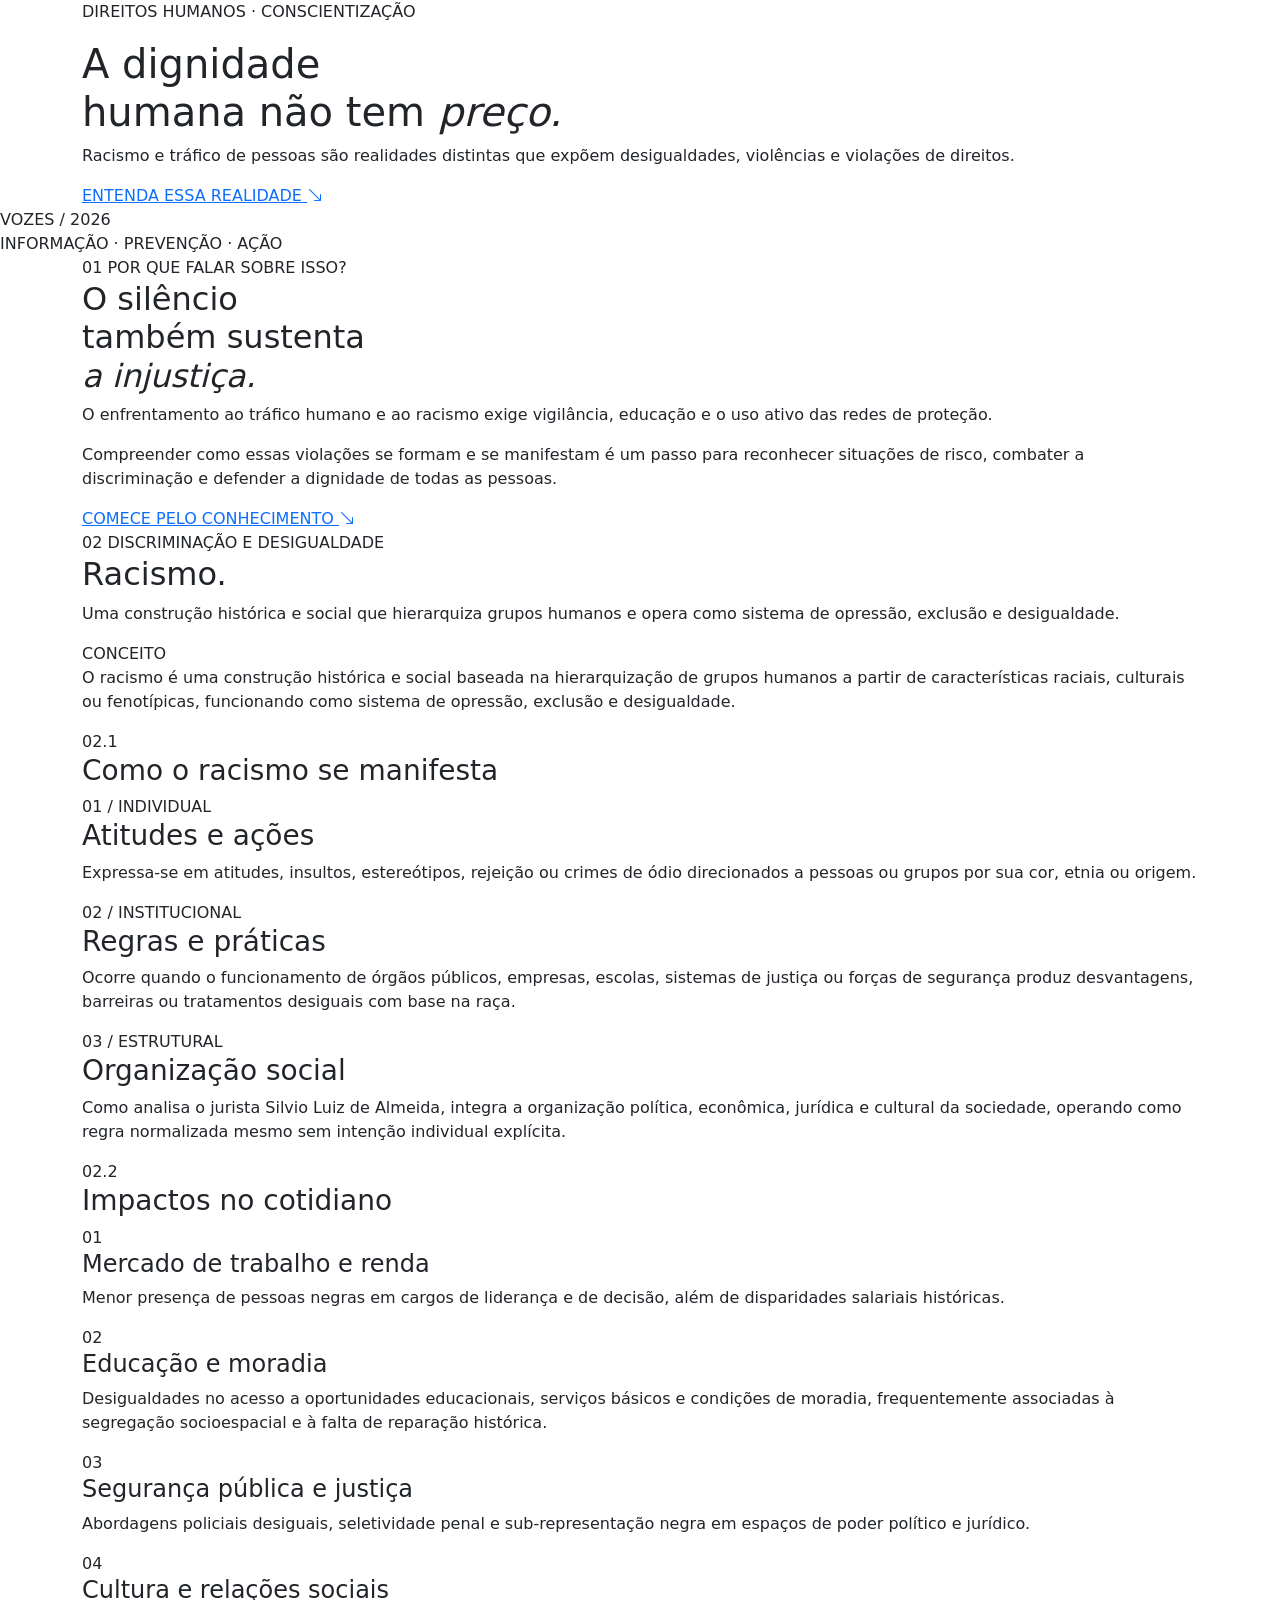
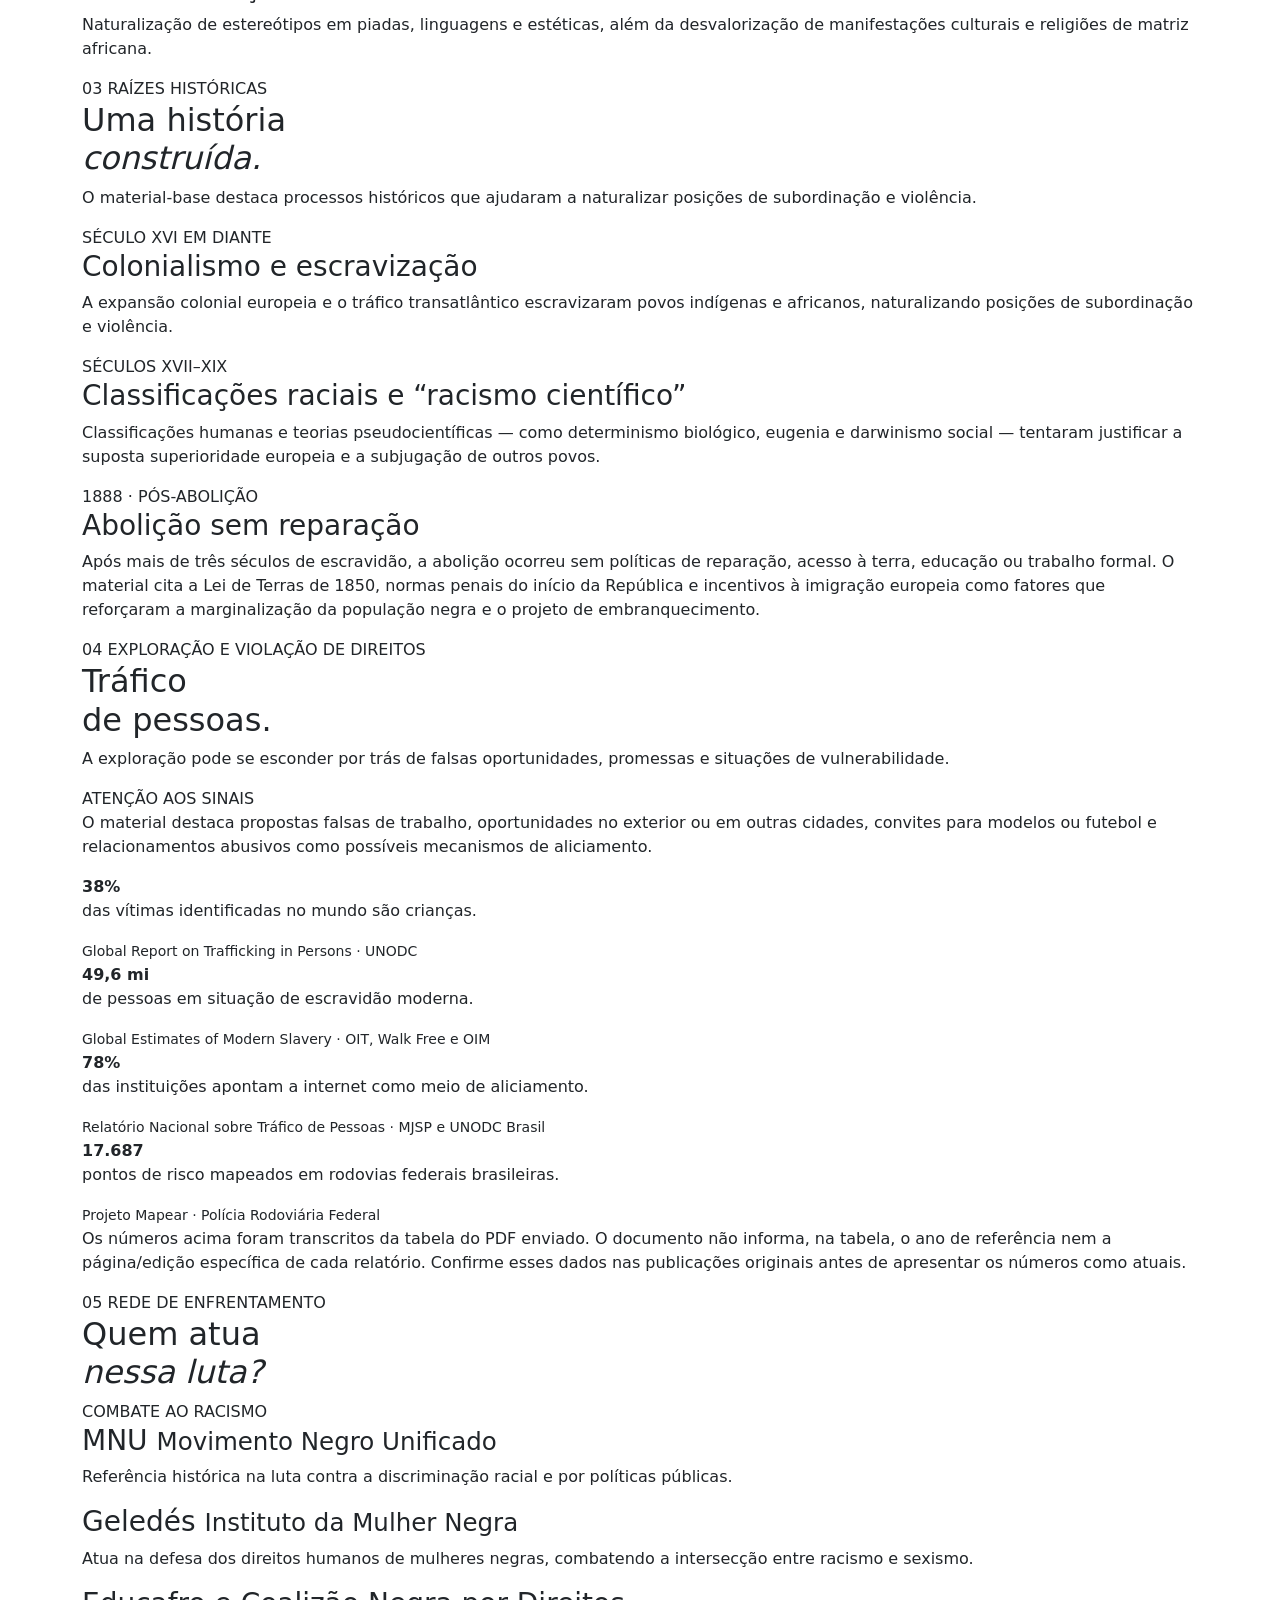
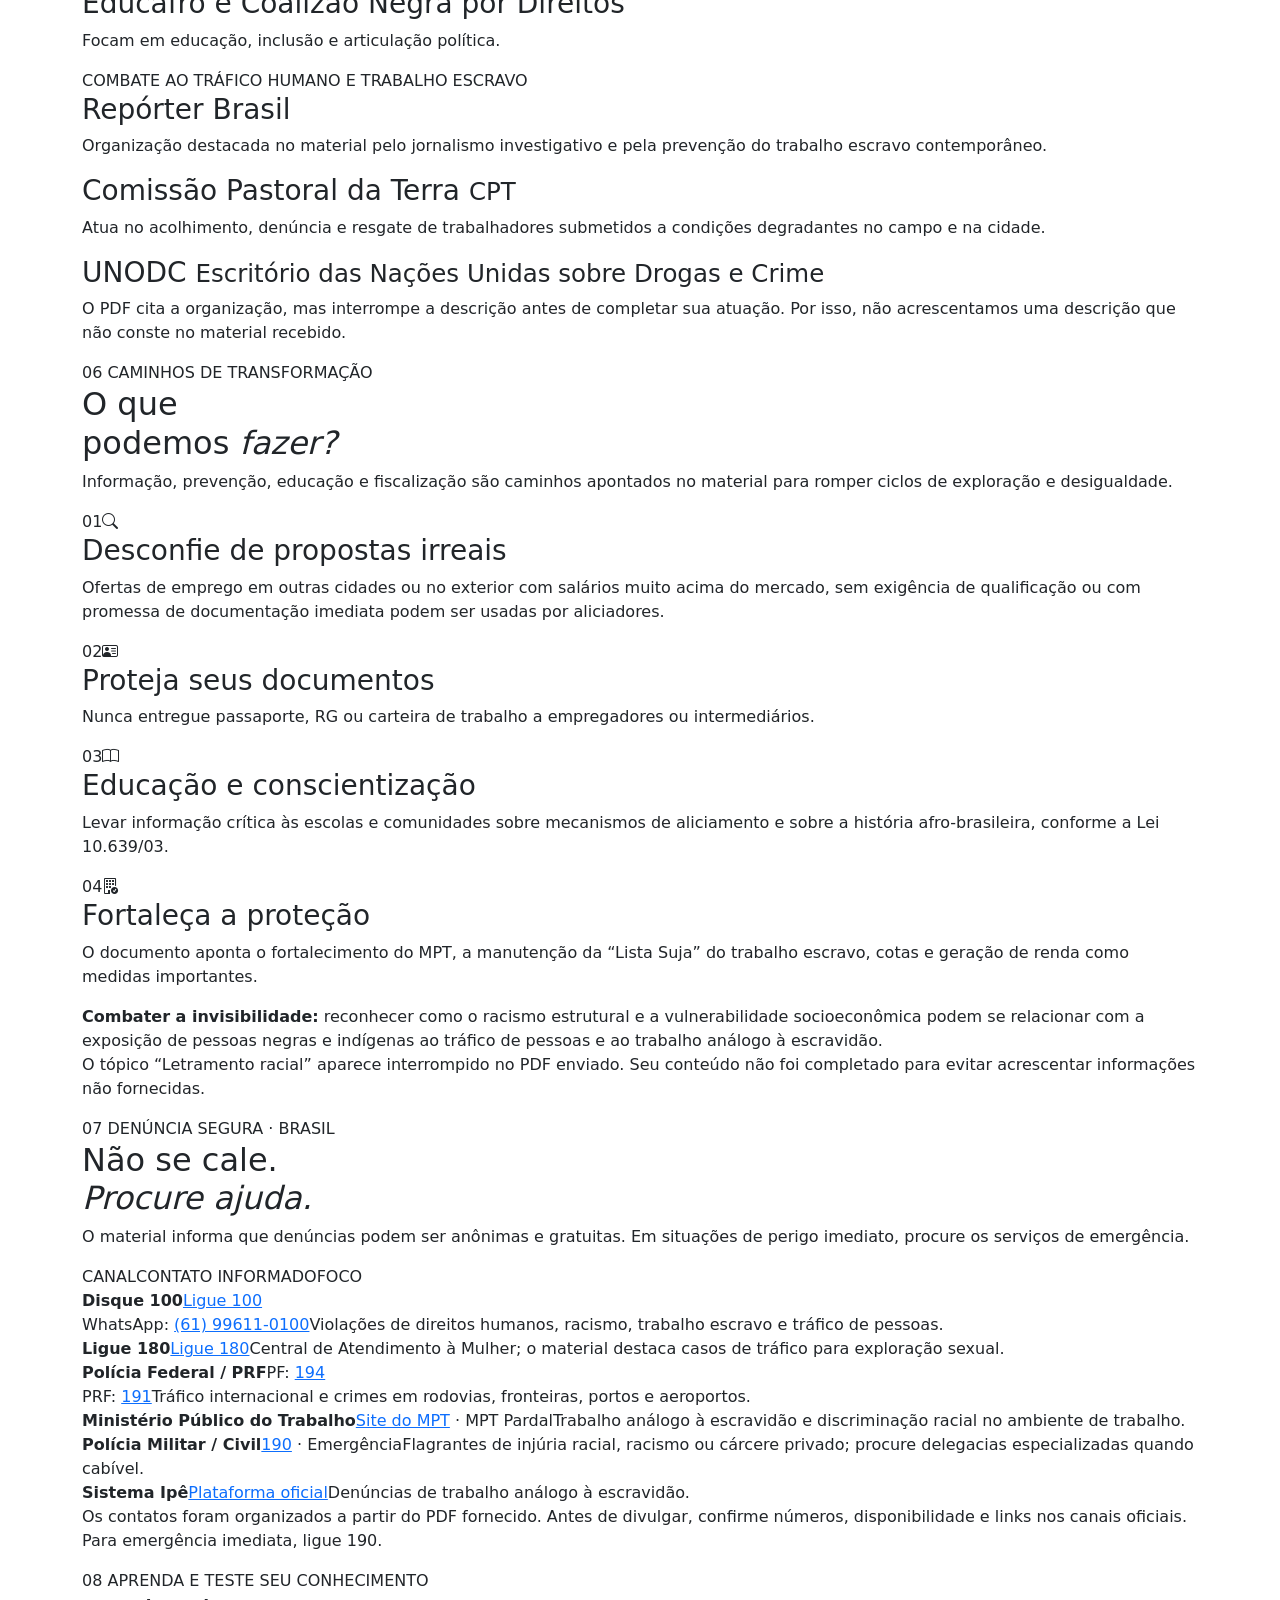
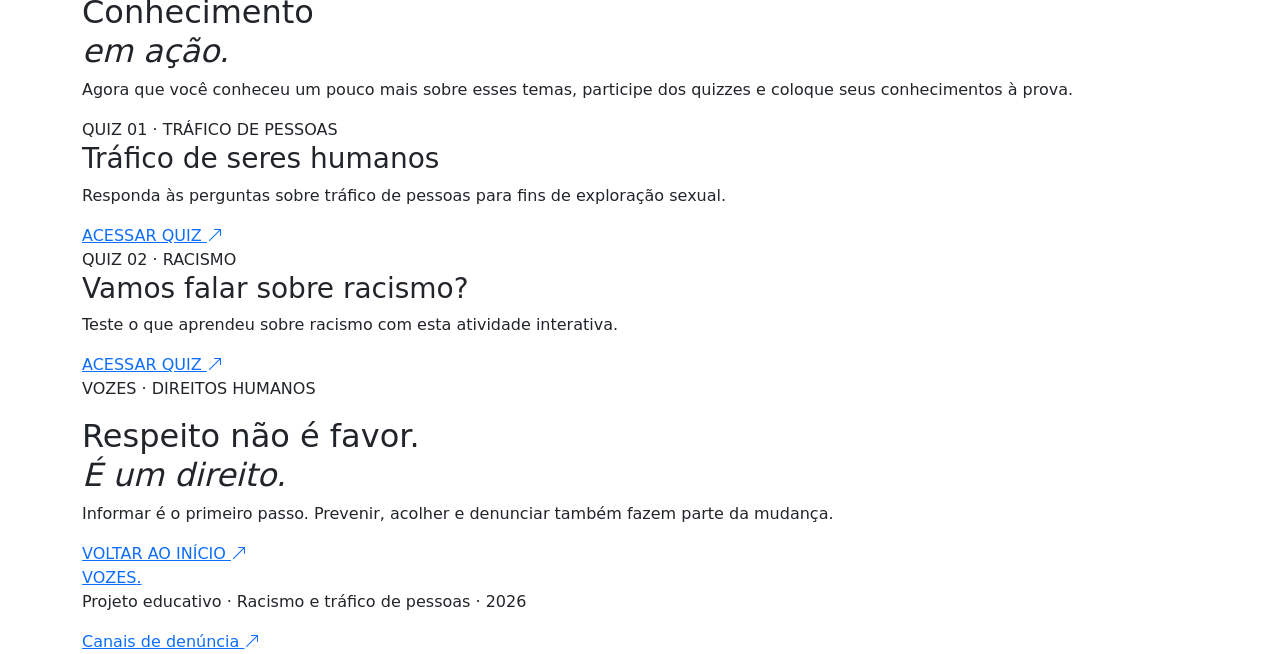
==== index.html @ de7f1896 "Add files via upload" ====
<!doctype html>
<html lang="pt-BR">
<head>
  <meta charset="utf-8">
  <meta name="viewport" content="width=device-width, initial-scale=1">
  <meta name="description" content="Projeto educativo sobre racismo, tráfico de pessoas e direitos humanos.">
  <meta name="theme-color" content="#101010">
  <title>VOZES — Dignidade não tem preço</title>

  <!-- Tipografia auxiliar moderna; The Seasons pode ser adicionada localmente (ver README). -->
  <link rel="preconnect" href="https://fonts.googleapis.com">
  <link rel="preconnect" href="https://fonts.gstatic.com" crossorigin>
  <link href="https://fonts.googleapis.com/css2?family=DM+Sans:wght@400;500;600;700&family=Space+Grotesk:wght@400;500;600;700&display=swap" rel="stylesheet">
  <link href="https://cdn.jsdelivr.net/npm/bootstrap@5.3.3/dist/css/bootstrap.min.css" rel="stylesheet">
  <link rel="stylesheet" href="https://cdn.jsdelivr.net/npm/bootstrap-icons@1.11.3/font/bootstrap-icons.min.css">
  <link rel="stylesheet" href="css/style.css">
</head>
<body>
  <div class="reading-progress" id="readingProgress"></div>

  <nav class="navbar navbar-expand-lg navbar-dark fixed-top site-nav">
    <div class="container">
      <a class="navbar-brand brand" href="#inicio" aria-label="VOZES, início">VOZES<span>.</span></a>
      <button class="navbar-toggler" type="button" data-bs-toggle="collapse" data-bs-target="#siteMenu" aria-controls="siteMenu" aria-expanded="false" aria-label="Abrir menu">
        <span class="navbar-toggler-icon"></span>
      </button>
      <div class="collapse navbar-collapse" id="siteMenu">
        <ul class="navbar-nav ms-auto align-items-lg-center">
          <li class="nav-item"><a class="nav-link" href="#racismo">Racismo</a></li>
          <li class="nav-item"><a class="nav-link" href="#historia">História</a></li>
          <li class="nav-item"><a class="nav-link" href="#trafico">Tráfico humano</a></li>
          <li class="nav-item"><a class="nav-link" href="#organizacoes">Organizações</a></li>
          <li class="nav-item"><a class="nav-link" href="#acao">O que fazer</a></li>
          <li class="nav-item"><a class="nav-link" href="#quizzes">Quizzes</a></li>
          <li class="nav-item"><a class="nav-link nav-cta" href="#denuncia">Canais de denúncia</a></li>
        </ul>
      </div>
    </div>
  </nav>

  <main>
    <header class="hero" id="inicio">
      <div class="hero-shade"></div>
      <div class="container hero-inner">
        <p class="eyebrow reveal">DIREITOS HUMANOS · CONSCIENTIZAÇÃO</p>
        <h1 class="hero-title reveal">A dignidade<br>humana não tem <em>preço.</em></h1>
        <p class="hero-lead reveal">Racismo e tráfico de pessoas são realidades distintas que expõem desigualdades, violências e violações de direitos.</p>
        <a class="button-primary reveal" href="#manifesto">ENTENDA ESSA REALIDADE <i class="bi bi-arrow-down-right"></i></a>
      </div>
      <div class="hero-index">VOZES / 2026</div>
      <div class="hero-side-label">INFORMAÇÃO · PREVENÇÃO · AÇÃO</div>
    </header>

    <section class="manifesto section-space" id="manifesto">
      <div class="container">
        <div class="section-kicker reveal"><span>01</span> POR QUE FALAR SOBRE ISSO?</div>
        <div class="manifesto-grid">
          <h2 class="display-heading reveal">O silêncio<br>também sustenta<br><em>a injustiça.</em></h2>
          <div class="manifesto-copy reveal">
            <p class="large-copy">O enfrentamento ao tráfico humano e ao racismo exige vigilância, educação e o uso ativo das redes de proteção.</p>
            <p>Compreender como essas violações se formam e se manifestam é um passo para reconhecer situações de risco, combater a discriminação e defender a dignidade de todas as pessoas.</p>
            <a class="text-link" href="#racismo">COMECE PELO CONHECIMENTO <i class="bi bi-arrow-down-right"></i></a>
          </div>
        </div>
      </div>
    </section>

    <section class="dark-section section-space" id="racismo">
      <div class="container">
        <div class="section-kicker reveal"><span>02</span> DISCRIMINAÇÃO E DESIGUALDADE</div>
        <div class="section-heading-row">
          <h2 class="display-heading reveal">Racismo<span class="red-dot">.</span></h2>
          <p class="section-intro reveal">Uma construção histórica e social que hierarquiza grupos humanos e opera como sistema de opressão, exclusão e desigualdade.</p>
        </div>
        <div class="definition-panel reveal">
          <span class="panel-label">CONCEITO</span>
          <p>O racismo é uma construção histórica e social baseada na hierarquização de grupos humanos a partir de características raciais, culturais ou fenotípicas, funcionando como sistema de opressão, exclusão e desigualdade.</p>
        </div>

        <div class="subsection-title reveal"><span>02.1</span><h3>Como o racismo se manifesta</h3></div>
        <div class="three-cards">
          <article class="content-card reveal">
            <span class="card-number">01 / INDIVIDUAL</span>
            <h3>Atitudes e ações</h3>
            <p>Expressa-se em atitudes, insultos, estereótipos, rejeição ou crimes de ódio direcionados a pessoas ou grupos por sua cor, etnia ou origem.</p>
          </article>
          <article class="content-card reveal">
            <span class="card-number">02 / INSTITUCIONAL</span>
            <h3>Regras e práticas</h3>
            <p>Ocorre quando o funcionamento de órgãos públicos, empresas, escolas, sistemas de justiça ou forças de segurança produz desvantagens, barreiras ou tratamentos desiguais com base na raça.</p>
          </article>
          <article class="content-card reveal">
            <span class="card-number">03 / ESTRUTURAL</span>
            <h3>Organização social</h3>
            <p>Como analisa o jurista Silvio Luiz de Almeida, integra a organização política, econômica, jurídica e cultural da sociedade, operando como regra normalizada mesmo sem intenção individual explícita.</p>
          </article>
        </div>

        <div class="subsection-title reveal"><span>02.2</span><h3>Impactos no cotidiano</h3></div>
        <div class="impact-list">
          <div class="impact-row reveal"><span>01</span><div><h4>Mercado de trabalho e renda</h4><p>Menor presença de pessoas negras em cargos de liderança e de decisão, além de disparidades salariais históricas.</p></div></div>
          <div class="impact-row reveal"><span>02</span><div><h4>Educação e moradia</h4><p>Desigualdades no acesso a oportunidades educacionais, serviços básicos e condições de moradia, frequentemente associadas à segregação socioespacial e à falta de reparação histórica.</p></div></div>
          <div class="impact-row reveal"><span>03</span><div><h4>Segurança pública e justiça</h4><p>Abordagens policiais desiguais, seletividade penal e sub-representação negra em espaços de poder político e jurídico.</p></div></div>
          <div class="impact-row reveal"><span>04</span><div><h4>Cultura e relações sociais</h4><p>Naturalização de estereótipos em piadas, linguagens e estéticas, além da desvalorização de manifestações culturais e religiões de matriz africana.</p></div></div>
        </div>
      </div>
    </section>

    <section class="history-section section-space" id="historia">
      <div class="container">
        <div class="section-kicker reveal"><span>03</span> RAÍZES HISTÓRICAS</div>
        <div class="section-heading-row">
          <h2 class="display-heading reveal">Uma história<br><em>construída.</em></h2>
          <p class="section-intro reveal">O material-base destaca processos históricos que ajudaram a naturalizar posições de subordinação e violência.</p>
        </div>
        <div class="timeline">
          <article class="timeline-item reveal">
            <span class="timeline-date">SÉCULO XVI EM DIANTE</span>
            <div><h3>Colonialismo e escravização</h3><p>A expansão colonial europeia e o tráfico transatlântico escravizaram povos indígenas e africanos, naturalizando posições de subordinação e violência.</p></div>
          </article>
          <article class="timeline-item reveal">
            <span class="timeline-date">SÉCULOS XVII–XIX</span>
            <div><h3>Classificações raciais e “racismo científico”</h3><p>Classificações humanas e teorias pseudocientíficas — como determinismo biológico, eugenia e darwinismo social — tentaram justificar a suposta superioridade europeia e a subjugação de outros povos.</p></div>
          </article>
          <article class="timeline-item reveal">
            <span class="timeline-date">1888 · PÓS-ABOLIÇÃO</span>
            <div><h3>Abolição sem reparação</h3><p>Após mais de três séculos de escravidão, a abolição ocorreu sem políticas de reparação, acesso à terra, educação ou trabalho formal. O material cita a Lei de Terras de 1850, normas penais do início da República e incentivos à imigração europeia como fatores que reforçaram a marginalização da população negra e o projeto de embranquecimento.</p></div>
          </article>
        </div>
      </div>
    </section>

    <section class="trafficking-section section-space" id="trafico">
      <div class="container">
        <div class="section-kicker reveal"><span>04</span> EXPLORAÇÃO E VIOLAÇÃO DE DIREITOS</div>
        <div class="section-heading-row">
          <h2 class="display-heading reveal">Tráfico<br>de pessoas<span class="red-dot">.</span></h2>
          <p class="section-intro reveal">A exploração pode se esconder por trás de falsas oportunidades, promessas e situações de vulnerabilidade.</p>
        </div>
        <div class="trafficking-note reveal">
          <span class="panel-label">ATENÇÃO AOS SINAIS</span>
          <p>O material destaca propostas falsas de trabalho, oportunidades no exterior ou em outras cidades, convites para modelos ou futebol e relacionamentos abusivos como possíveis mecanismos de aliciamento.</p>
        </div>
        <div class="stats-grid">
          <article class="stat-card reveal"><strong>38%</strong><p>das vítimas identificadas no mundo são crianças.</p><small>Global Report on Trafficking in Persons · UNODC</small></article>
          <article class="stat-card reveal"><strong>49,6 mi</strong><p>de pessoas em situação de escravidão moderna.</p><small>Global Estimates of Modern Slavery · OIT, Walk Free e OIM</small></article>
          <article class="stat-card reveal"><strong>78%</strong><p>das instituições apontam a internet como meio de aliciamento.</p><small>Relatório Nacional sobre Tráfico de Pessoas · MJSP e UNODC Brasil</small></article>
          <article class="stat-card reveal"><strong>17.687</strong><p>pontos de risco mapeados em rodovias federais brasileiras.</p><small>Projeto Mapear · Polícia Rodoviária Federal</small></article>
        </div>
        <p class="data-caveat">Os números acima foram transcritos da tabela do PDF enviado. O documento não informa, na tabela, o ano de referência nem a página/edição específica de cada relatório. Confirme esses dados nas publicações originais antes de apresentar os números como atuais.</p>
      </div>
    </section>

    <section class="organizations-section section-space" id="organizacoes">
      <div class="container">
        <div class="section-kicker reveal"><span>05</span> REDE DE ENFRENTAMENTO</div>
        <h2 class="display-heading reveal">Quem atua<br><em>nessa luta?</em></h2>
        <div class="org-columns">
          <div class="org-group reveal">
            <span class="panel-label">COMBATE AO RACISMO</span>
            <article class="org-item"><h3>MNU <small>Movimento Negro Unificado</small></h3><p>Referência histórica na luta contra a discriminação racial e por políticas públicas.</p></article>
            <article class="org-item"><h3>Geledés <small>Instituto da Mulher Negra</small></h3><p>Atua na defesa dos direitos humanos de mulheres negras, combatendo a intersecção entre racismo e sexismo.</p></article>
            <article class="org-item"><h3>Educafro e Coalizão Negra por Direitos</h3><p>Focam em educação, inclusão e articulação política.</p></article>
          </div>
          <div class="org-group reveal">
            <span class="panel-label">COMBATE AO TRÁFICO HUMANO E TRABALHO ESCRAVO</span>
            <article class="org-item"><h3>Repórter Brasil</h3><p>Organização destacada no material pelo jornalismo investigativo e pela prevenção do trabalho escravo contemporâneo.</p></article>
            <article class="org-item"><h3>Comissão Pastoral da Terra <small>CPT</small></h3><p>Atua no acolhimento, denúncia e resgate de trabalhadores submetidos a condições degradantes no campo e na cidade.</p></article>
            <article class="org-item"><h3>UNODC <small>Escritório das Nações Unidas sobre Drogas e Crime</small></h3><p>O PDF cita a organização, mas interrompe a descrição antes de completar sua atuação. Por isso, não acrescentamos uma descrição que não conste no material recebido.</p></article>
          </div>
        </div>
      </div>
    </section>

    <section class="action-section section-space" id="acao">
      <div class="container">
        <div class="section-kicker reveal"><span>06</span> CAMINHOS DE TRANSFORMAÇÃO</div>
        <div class="section-heading-row">
          <h2 class="display-heading reveal">O que<br>podemos <em>fazer?</em></h2>
          <p class="section-intro reveal">Informação, prevenção, educação e fiscalização são caminhos apontados no material para romper ciclos de exploração e desigualdade.</p>
        </div>
        <div class="action-grid">
          <article class="action-card reveal"><span>01</span><i class="bi bi-search"></i><h3>Desconfie de propostas irreais</h3><p>Ofertas de emprego em outras cidades ou no exterior com salários muito acima do mercado, sem exigência de qualificação ou com promessa de documentação imediata podem ser usadas por aliciadores.</p></article>
          <article class="action-card reveal"><span>02</span><i class="bi bi-person-vcard"></i><h3>Proteja seus documentos</h3><p>Nunca entregue passaporte, RG ou carteira de trabalho a empregadores ou intermediários.</p></article>
          <article class="action-card reveal"><span>03</span><i class="bi bi-book"></i><h3>Educação e conscientização</h3><p>Levar informação crítica às escolas e comunidades sobre mecanismos de aliciamento e sobre a história afro-brasileira, conforme a Lei 10.639/03.</p></article>
          <article class="action-card reveal"><span>04</span><i class="bi bi-building-check"></i><h3>Fortaleça a proteção</h3><p>O documento aponta o fortalecimento do MPT, a manutenção da “Lista Suja” do trabalho escravo, cotas e geração de renda como medidas importantes.</p></article>
        </div>
        <div class="callout reveal"><strong>Combater a invisibilidade:</strong> reconhecer como o racismo estrutural e a vulnerabilidade socioeconômica podem se relacionar com a exposição de pessoas negras e indígenas ao tráfico de pessoas e ao trabalho análogo à escravidão.</div>
        <p class="source-gap">O tópico “Letramento racial” aparece interrompido no PDF enviado. Seu conteúdo não foi completado para evitar acrescentar informações não fornecidas.</p>
      </div>
    </section>

    <section class="report-section section-space" id="denuncia">
      <div class="container">
        <div class="section-kicker reveal"><span>07</span> DENÚNCIA SEGURA · BRASIL</div>
        <h2 class="display-heading reveal">Não se cale.<br><em>Procure ajuda.</em></h2>
        <p class="report-intro reveal">O material informa que denúncias podem ser anônimas e gratuitas. Em situações de perigo imediato, procure os serviços de emergência.</p>
        <div class="report-table-wrap reveal">
          <div class="report-row report-head"><span>CANAL</span><span>CONTATO INFORMADO</span><span>FOCO</span></div>
          <div class="report-row"><strong>Disque 100</strong><span><a href="tel:100">Ligue 100</a><br>WhatsApp: <a href="https://wa.me/5561996110100" target="_blank" rel="noopener">(61) 99611-0100</a></span><span>Violações de direitos humanos, racismo, trabalho escravo e tráfico de pessoas.</span></div>
          <div class="report-row"><strong>Ligue 180</strong><span><a href="tel:180">Ligue 180</a></span><span>Central de Atendimento à Mulher; o material destaca casos de tráfico para exploração sexual.</span></div>
          <div class="report-row"><strong>Polícia Federal / PRF</strong><span>PF: <a href="tel:194">194</a><br>PRF: <a href="tel:191">191</a></span><span>Tráfico internacional e crimes em rodovias, fronteiras, portos e aeroportos.</span></div>
          <div class="report-row"><strong>Ministério Público do Trabalho</strong><span><a href="https://www.prt2.mpt.mp.br/" target="_blank" rel="noopener">Site do MPT</a> · MPT Pardal</span><span>Trabalho análogo à escravidão e discriminação racial no ambiente de trabalho.</span></div>
          <div class="report-row"><strong>Polícia Militar / Civil</strong><span><a href="tel:190">190</a> · Emergência</span><span>Flagrantes de injúria racial, racismo ou cárcere privado; procure delegacias especializadas quando cabível.</span></div>
          <div class="report-row"><strong>Sistema Ipê</strong><span><a href="https://ipe.sit.trabalho.gov.br/" target="_blank" rel="noopener">Plataforma oficial</a></span><span>Denúncias de trabalho análogo à escravidão.</span></div>
        </div>
        <p class="report-disclaimer">Os contatos foram organizados a partir do PDF fornecido. Antes de divulgar, confirme números, disponibilidade e links nos canais oficiais. Para emergência imediata, ligue 190.</p>
      </div>
    </section>

    <section class="quiz-section section-space" id="quizzes">
      <div class="container">
        <div class="section-kicker reveal"><span>08</span> APRENDA E TESTE SEU CONHECIMENTO</div>
        <div class="quiz-heading-row">
          <div>
            <h2 class="display-heading reveal">Conhecimento<br><em>em ação.</em></h2>
            <p class="quiz-intro reveal">Agora que você conheceu um pouco mais sobre esses temas, participe dos quizzes e coloque seus conhecimentos à prova.</p>
          </div>
          <div class="quiz-cards">
            <article class="quiz-card reveal">
              <span class="quiz-tag">QUIZ 01 · TRÁFICO DE PESSOAS</span>
              <h3>Tráfico de seres humanos</h3>
              <p>Responda às perguntas sobre tráfico de pessoas para fins de exploração sexual.</p>
              <a class="quiz-button" href="https://pt.quizur.com/trivia/trafico-de-seres-humanos-para-fins-de-exploracao-sexual-QKsr" target="_blank" rel="noopener noreferrer">ACESSAR QUIZ <i class="bi bi-arrow-up-right"></i></a>
            </article>
            <article class="quiz-card reveal">
              <span class="quiz-tag">QUIZ 02 · RACISMO</span>
              <h3>Vamos falar sobre racismo?</h3>
              <p>Teste o que aprendeu sobre racismo com esta atividade interativa.</p>
              <a class="quiz-button" href="https://wordwall.net/pt/resource/38182290/quiz-tema-racismo" target="_blank" rel="noopener noreferrer">ACESSAR QUIZ <i class="bi bi-arrow-up-right"></i></a>
            </article>
          </div>
        </div>
      </div>
    </section>

    <section class="closing section-space">
      <div class="container reveal">
        <p class="eyebrow">VOZES · DIREITOS HUMANOS</p>
        <h2>Respeito não é favor.<br><em>É um direito.</em></h2>
        <p>Informar é o primeiro passo. Prevenir, acolher e denunciar também fazem parte da mudança.</p>
        <a href="#inicio" class="text-link">VOLTAR AO INÍCIO <i class="bi bi-arrow-up-right"></i></a>
      </div>
    </section>
  </main>

  <footer class="site-footer">
    <div class="container footer-inner">
      <a class="brand" href="#inicio">VOZES<span>.</span></a>
      <p>Projeto educativo · Racismo e tráfico de pessoas · 2026</p>
      <a href="#denuncia">Canais de denúncia <i class="bi bi-arrow-up-right"></i></a>
    </div>
  </footer>

  <script src="https://cdn.jsdelivr.net/npm/bootstrap@5.3.3/dist/js/bootstrap.bundle.min.js"></script>
  <script src="js/script.js"></script>
</body>
</html>
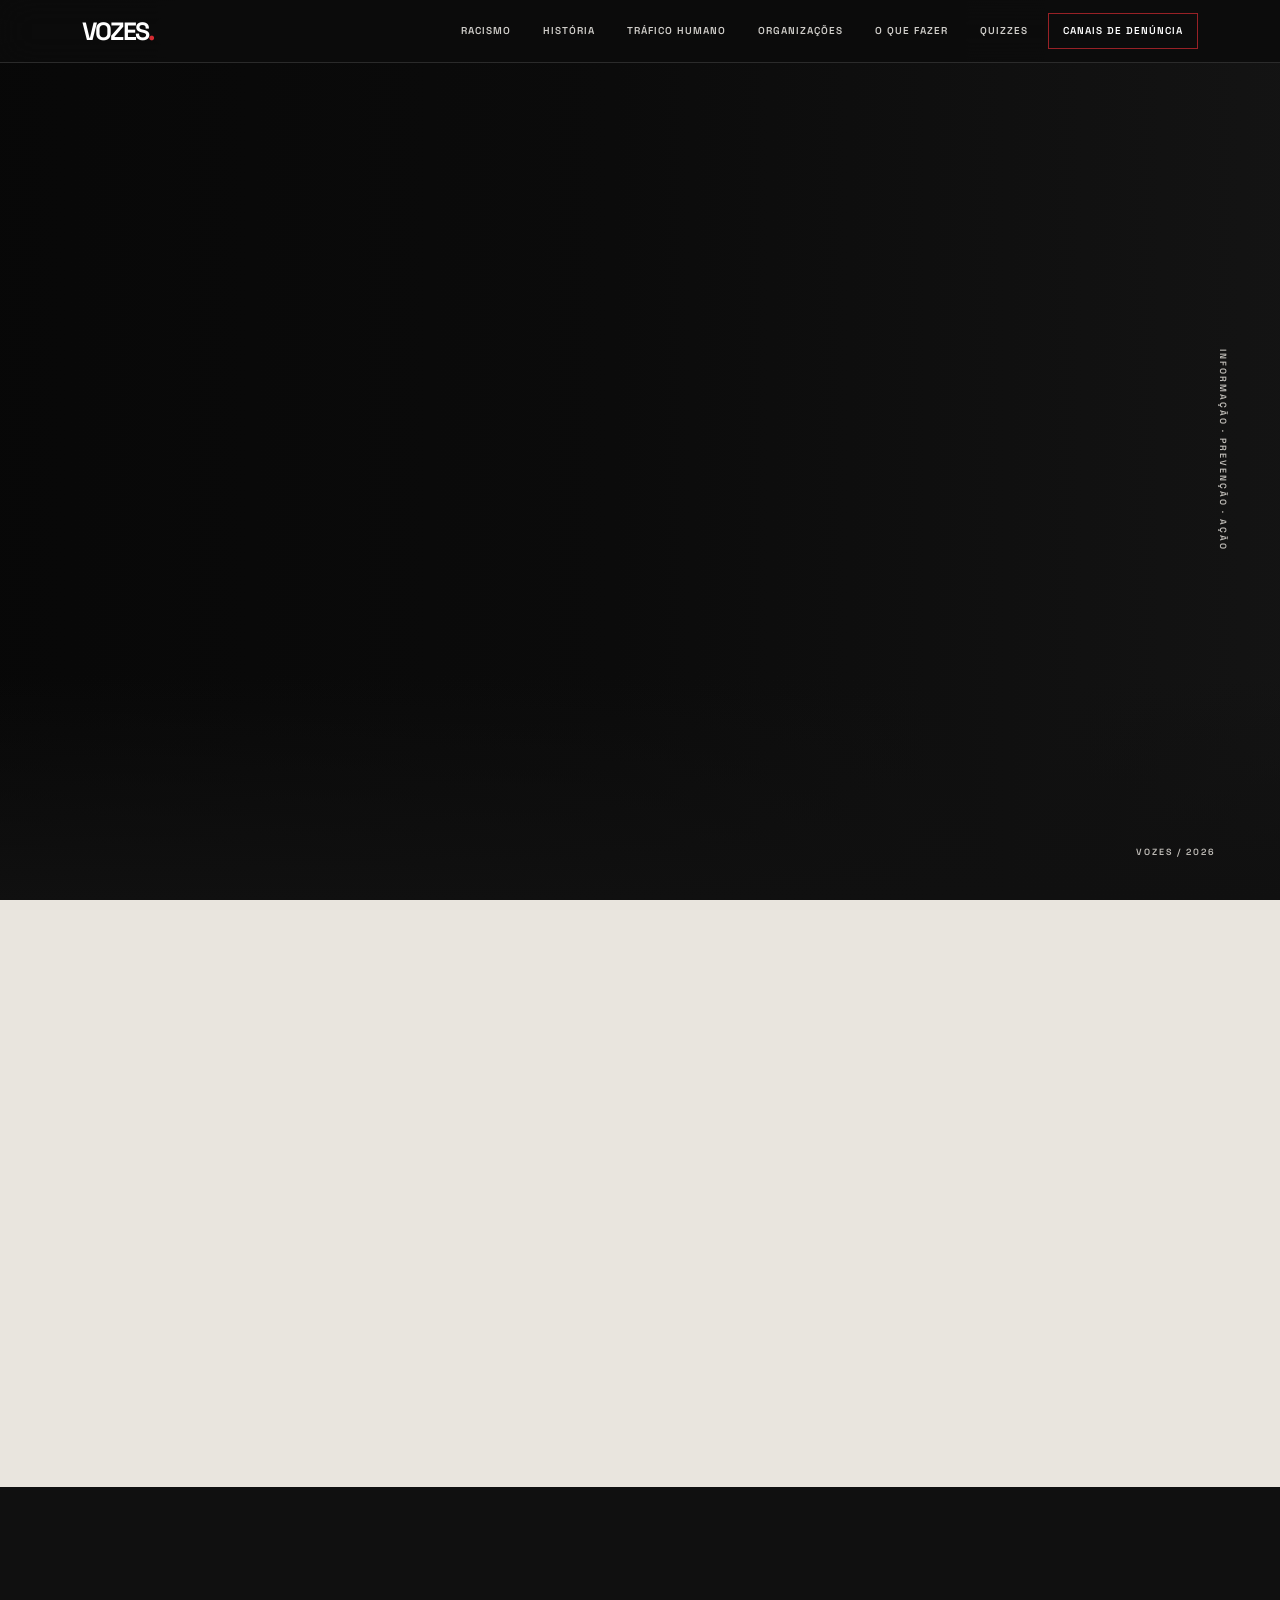
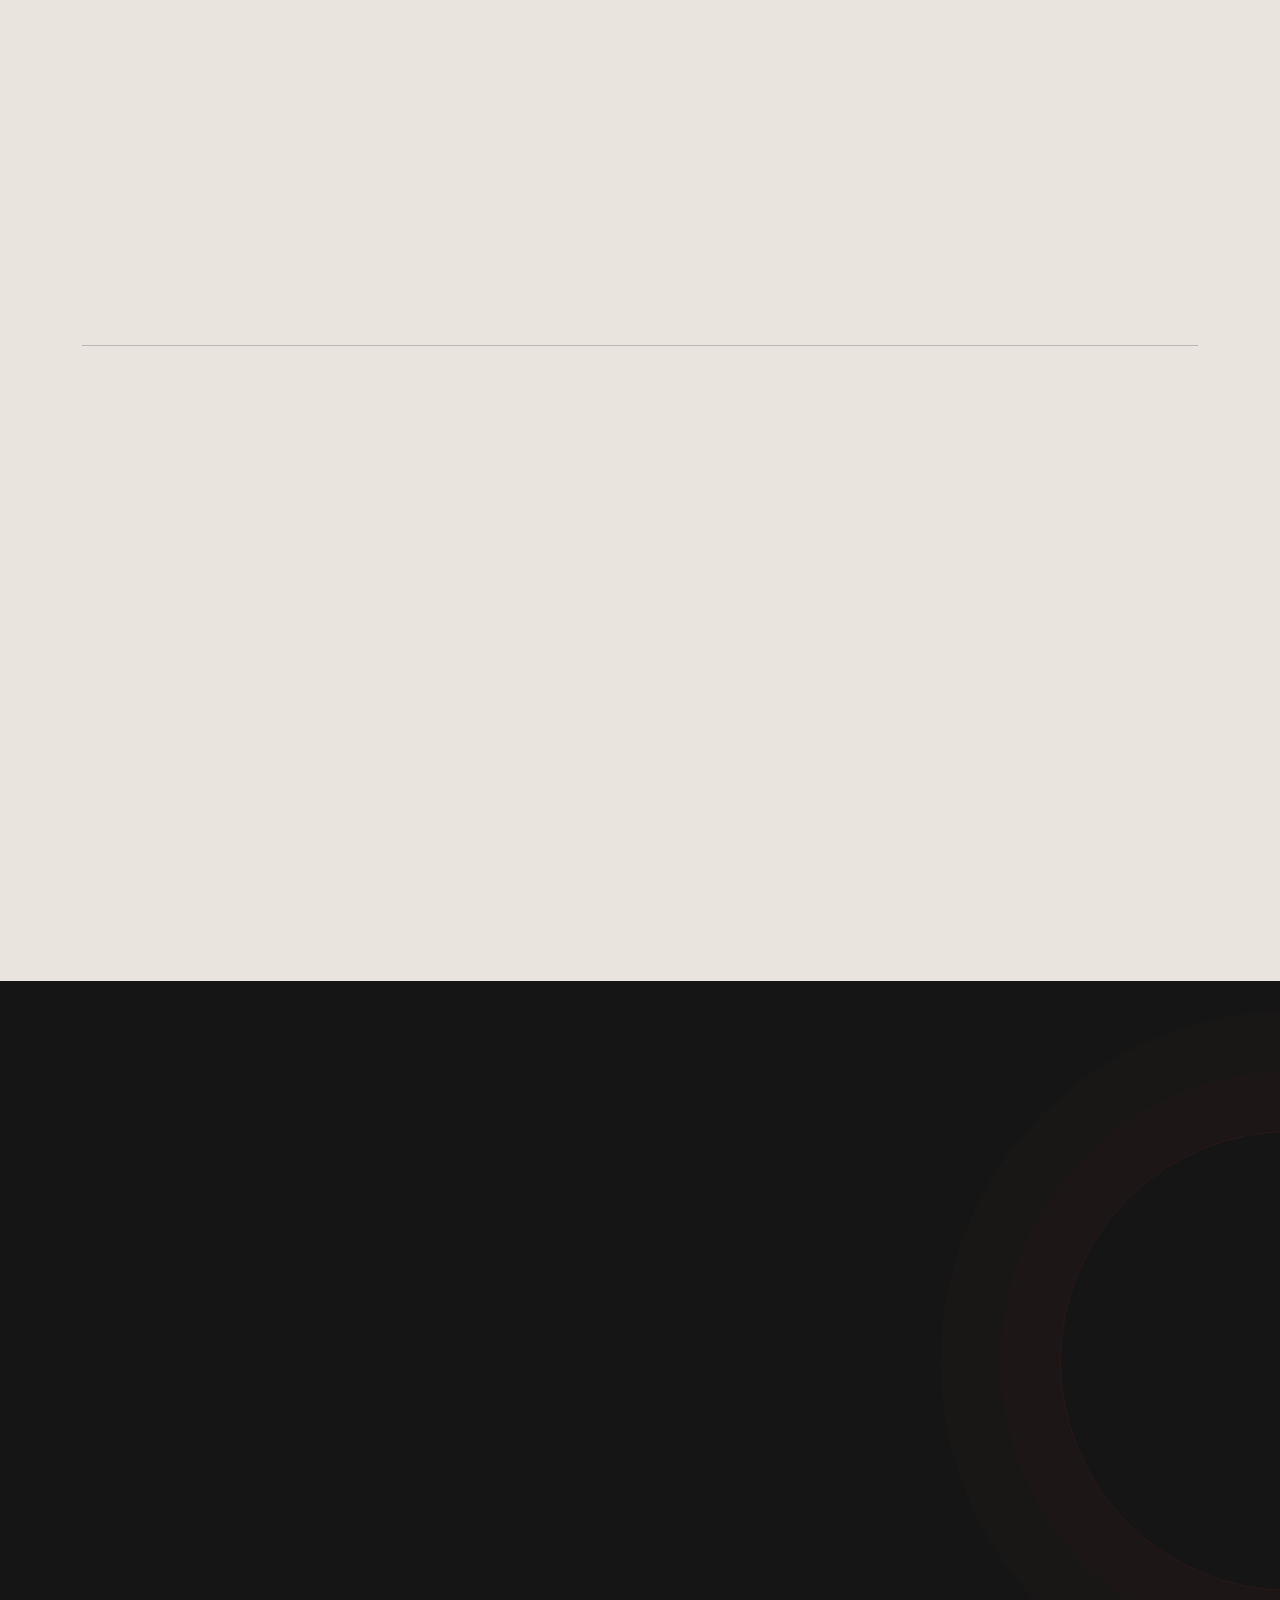
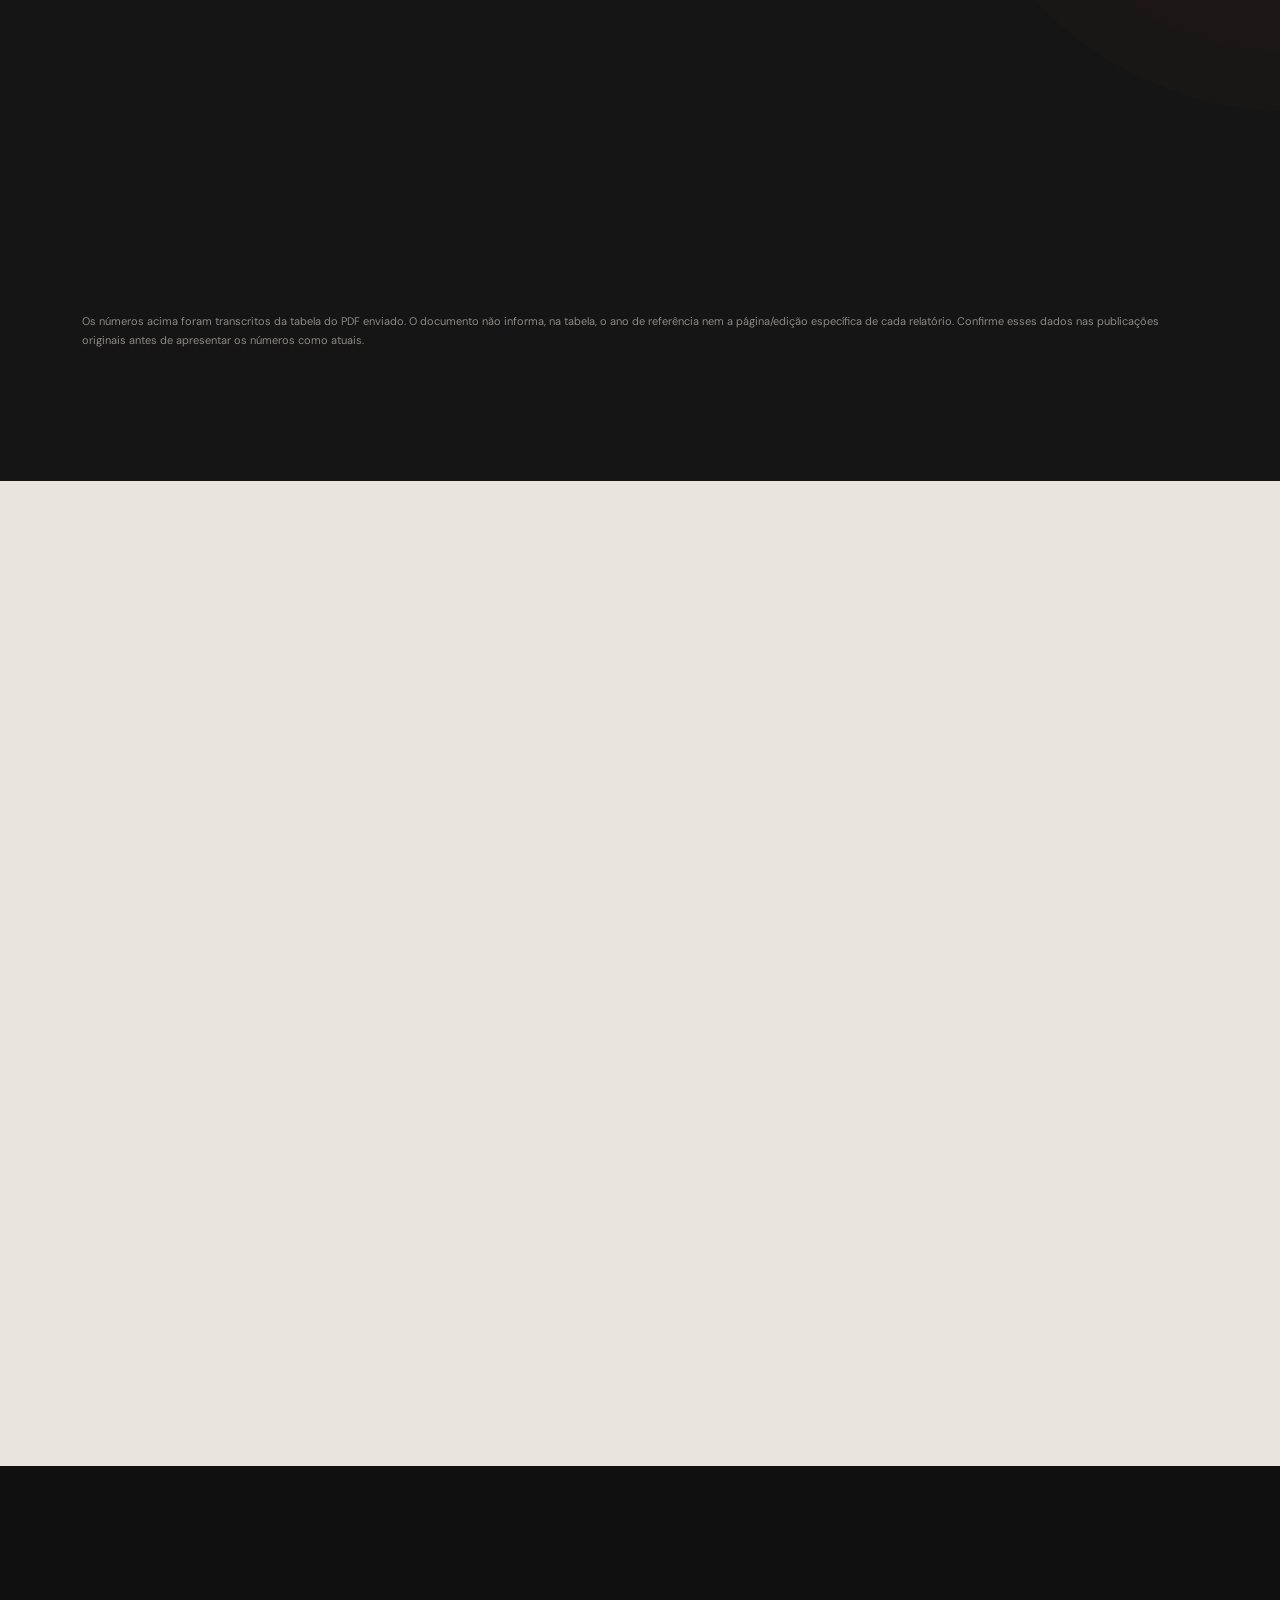
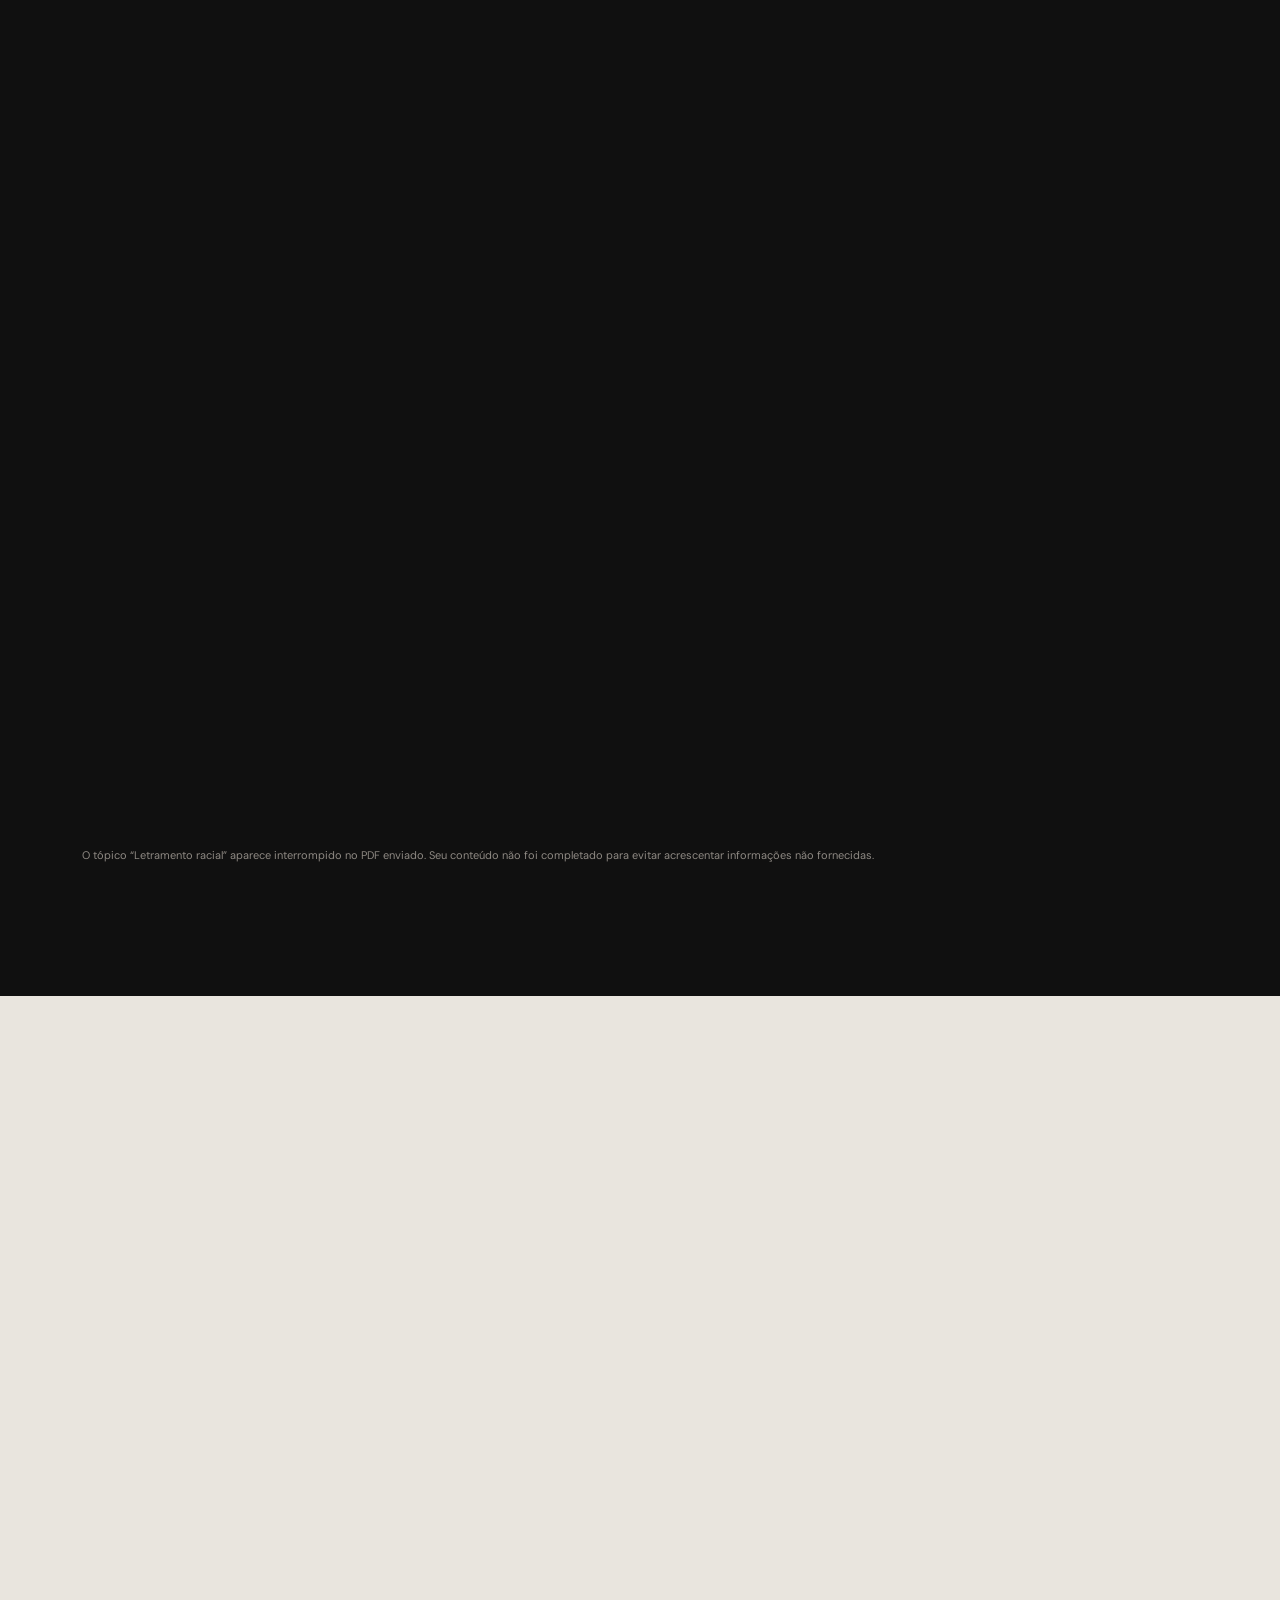
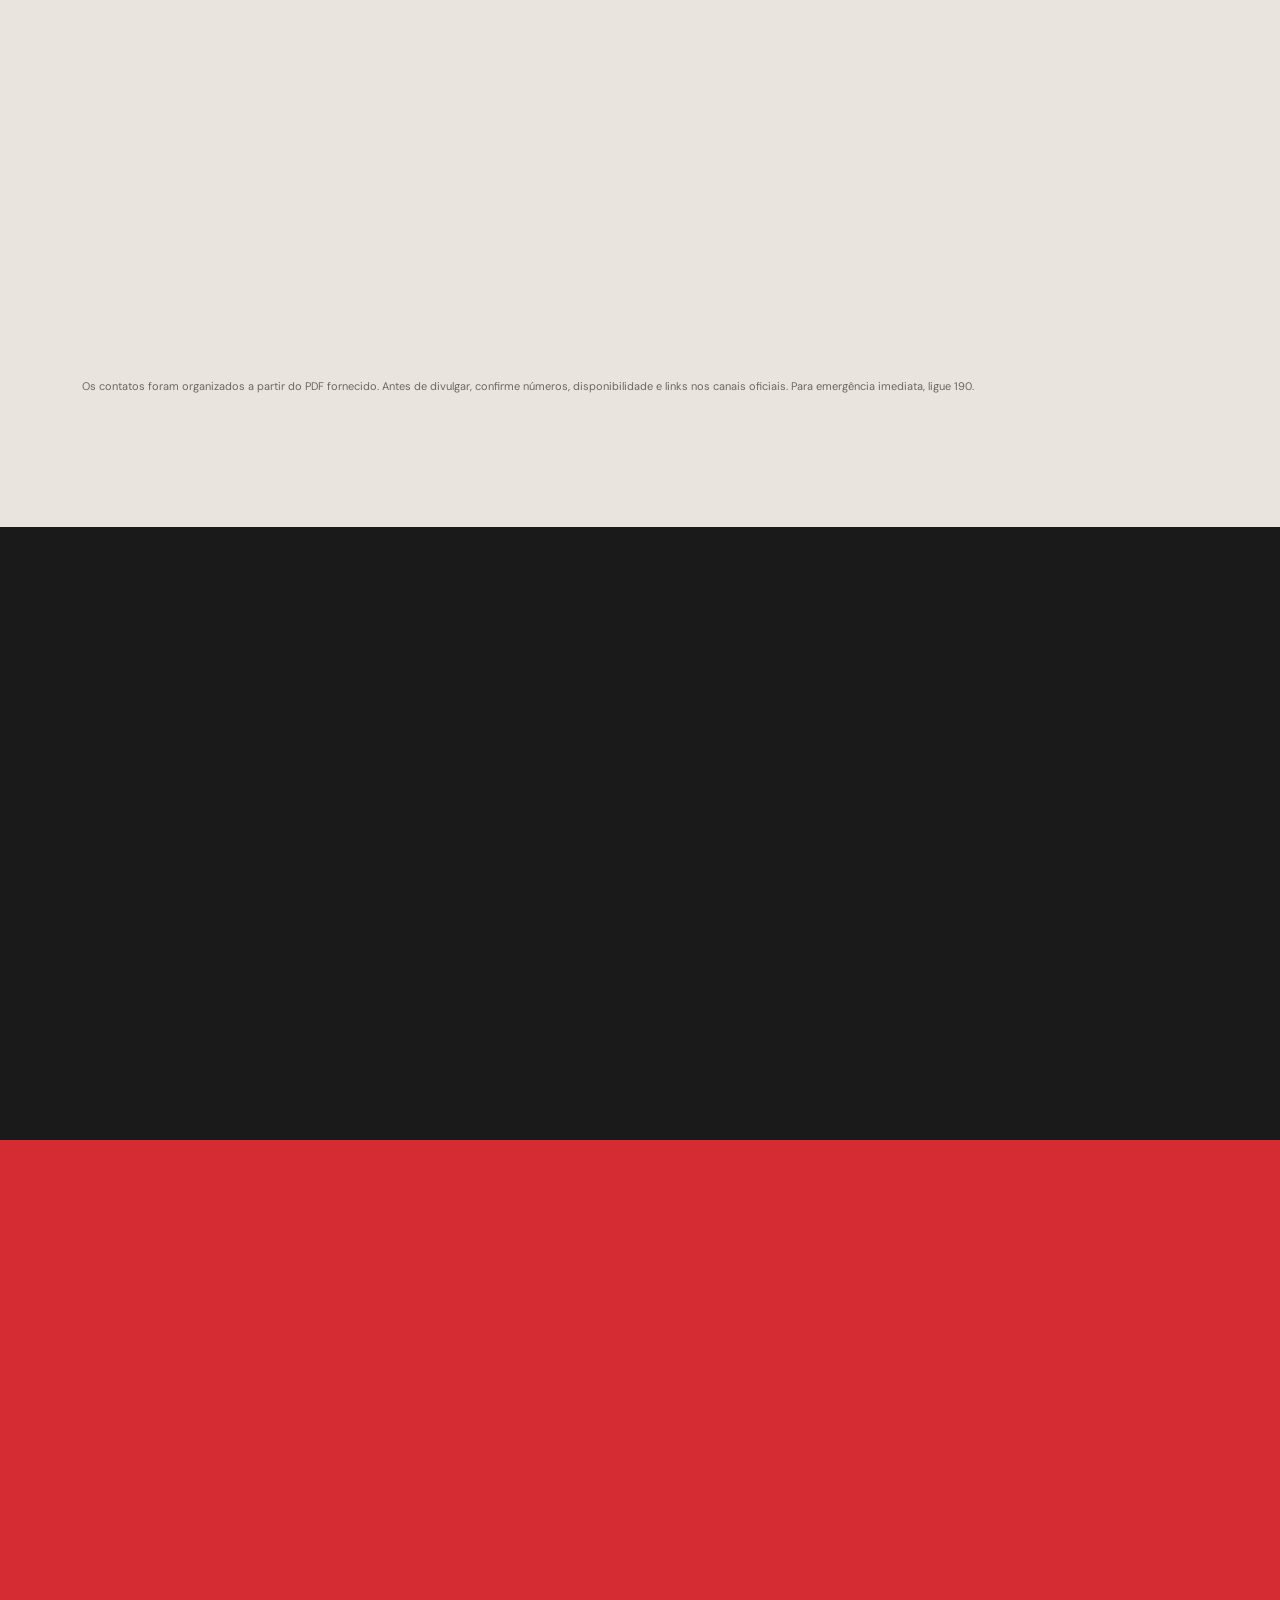
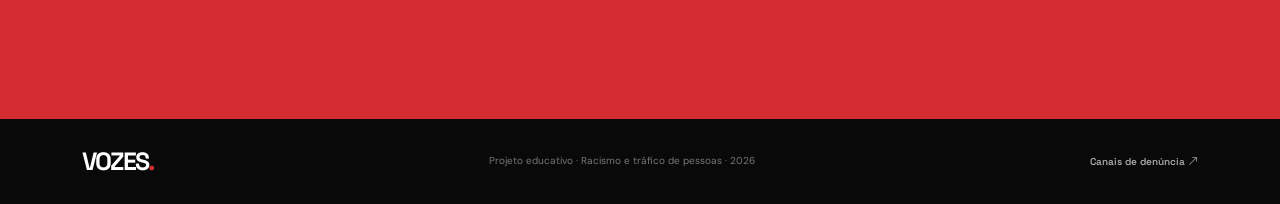
==== commit 6279e7d9: "Update index.html" ====
--- a/index.html
+++ b/index.html
@@ -13,7 +13,7 @@
   <link href="https://fonts.googleapis.com/css2?family=DM+Sans:wght@400;500;600;700&family=Space+Grotesk:wght@400;500;600;700&display=swap" rel="stylesheet">
   <link href="https://cdn.jsdelivr.net/npm/bootstrap@5.3.3/dist/css/bootstrap.min.css" rel="stylesheet">
   <link rel="stylesheet" href="https://cdn.jsdelivr.net/npm/bootstrap-icons@1.11.3/font/bootstrap-icons.min.css">
-  <link rel="stylesheet" href="css/style.css">
+  <link rel="stylesheet" href="style.css">
 </head>
 <body>
   <div class="reading-progress" id="readingProgress"></div>
--- a/style.css
+++ b/style.css
@@ -0,0 +1,168 @@
+@import url('https://fonts.googleapis.com/css2?family=DM+Sans:wght@400;500;600;700&family=Space+Grotesk:wght@400;500;600;700&display=swap');
+
+:root{
+  --bg:#101010;--bg-2:#171717;--panel:#1e1e1e;--panel-2:#252525;
+  --text:#f4f1ec;--muted:#aaa7a2;--red:#d52b32;--line:rgba(255,255,255,.13);
+  --display:"The Seasons","Bodoni 72","Didot",Georgia,serif;
+  --sans:"DM Sans","Space Grotesk",Arial,sans-serif;
+  --nav:"Space Grotesk","DM Sans",Arial,sans-serif;
+}
+*{box-sizing:border-box}
+html{scroll-behavior:smooth;scroll-padding-top:86px}
+body{margin:0;background:var(--bg);color:var(--text);font-family:var(--sans);font-size:15px;line-height:1.75;overflow-x:hidden}
+a{color:inherit}
+.reading-progress{position:fixed;z-index:1200;top:0;left:0;width:0;height:3px;background:var(--red)}
+.site-nav{background:rgba(12,12,12,.88);backdrop-filter:blur(16px);border-bottom:1px solid var(--line);padding:13px 0}
+.brand,.navbar-brand{font:700 25px/1 var(--nav);letter-spacing:-1.8px;text-decoration:none;color:#fff}
+.brand span,.navbar-brand span{color:var(--red)}
+.navbar-nav{gap:8px}
+.nav-link{font:600 10px/1.2 var(--nav);letter-spacing:1px;text-transform:uppercase;color:#d0ceca!important;padding:12px!important;transition:color .2s}
+.nav-link:hover{color:#fff!important}
+.nav-cta{border:1px solid rgba(213,43,50,.7);color:#fff!important;padding:11px 14px!important}
+.nav-cta:hover{background:var(--red)}
+.hero{min-height:100svh;position:relative;display:flex;align-items:center;background:#171717 url('https://images.unsplash.com/photo-1517841905240-472988babdf9?auto=format&fit=crop&w=2200&q=85') center 35%/cover no-repeat;isolation:isolate}
+.hero:before{content:"";position:absolute;inset:0;background:linear-gradient(90deg,rgba(7,7,7,.96) 0%,rgba(7,7,7,.75) 48%,rgba(7,7,7,.22) 100%);z-index:-1}
+.hero:after{content:"";position:absolute;inset:0;background:linear-gradient(0deg,var(--bg),transparent 25%);z-index:-1}
+.hero-inner{padding-top:110px;padding-bottom:100px}
+.eyebrow,.section-kicker,.panel-label,.card-number,.timeline-date{font:700 10px/1.4 var(--nav);letter-spacing:2px;text-transform:uppercase;color:var(--red)}
+.hero-title,.display-heading,.closing h2{font:400 clamp(3.6rem,8.8vw,8.4rem)/.91 var(--display);letter-spacing:-.045em;margin:25px 0 28px;max-width:980px}
+.hero-title em,.display-heading em,.closing h2 em{font-style:italic;color:var(--red)}
+.hero-lead{font-size:clamp(15px,1.5vw,19px);line-height:1.8;color:#d0ceca;max-width:560px;margin-bottom:36px}
+.button-primary{display:inline-flex;align-items:center;gap:22px;padding:15px 19px;background:var(--red);color:#fff;text-decoration:none;font:700 10px var(--nav);letter-spacing:1.3px;transition:.25s}
+.button-primary:hover{background:#f0444b;transform:translateY(-3px);color:#fff}
+.hero-index,.hero-side-label{position:absolute;font:600 9px var(--nav);letter-spacing:2px;color:#c2bfba}
+.hero-index{right:5%;bottom:42px}.hero-side-label{right:4%;top:50%;writing-mode:vertical-rl;transform:translateY(-50%)}
+.section-space{padding:115px 0}
+.manifesto{background:#e9e5de;color:#171717}
+.manifesto .section-kicker{color:#8c1e24}
+.section-kicker{display:flex;align-items:center;gap:14px;margin-bottom:45px}
+.section-kicker span{color:var(--muted);font-size:10px}
+.manifesto-grid{display:grid;grid-template-columns:1.1fr .9fr;gap:9%;align-items:center}
+.display-heading{font-size:clamp(3.4rem,7vw,7rem);margin:0}
+.manifesto .display-heading em{color:var(--red)}
+.manifesto-copy{max-width:490px}
+.large-copy{font:400 clamp(19px,2vw,25px)/1.45 var(--display);margin:0 0 22px}
+.manifesto-copy p:not(.large-copy){color:#5e5a55}
+.text-link{display:inline-flex;gap:16px;align-items:center;margin-top:24px;font:700 10px var(--nav);letter-spacing:1.2px;text-decoration:none;border-bottom:1px solid var(--red);padding-bottom:8px}
+.text-link:hover{color:var(--red)}
+.dark-section{background:var(--bg)}
+.section-heading-row{display:grid;grid-template-columns:1fr .65fr;gap:8%;align-items:end;margin-bottom:55px}
+.section-heading-row .display-heading{font-size:clamp(4rem,8vw,8rem)}
+.red-dot{color:var(--red)}
+.section-intro{color:var(--muted);max-width:440px;margin:0 0 12px;font-size:15px}
+.definition-panel,.trafficking-note{padding:34px 38px;background:var(--panel);border-left:3px solid var(--red);margin-bottom:75px}
+.definition-panel p,.trafficking-note p{font:400 clamp(18px,2vw,26px)/1.55 var(--display);margin:15px 0 0;max-width:1000px}
+.subsection-title{display:flex;align-items:center;gap:18px;margin:60px 0 24px}
+.subsection-title>span{font:700 10px var(--nav);color:var(--red)}
+.subsection-title h3{font:500 23px var(--nav);margin:0}
+.three-cards{display:grid;grid-template-columns:repeat(3,1fr);gap:14px}
+.content-card{background:var(--panel);padding:30px;min-height:265px;border:1px solid var(--line);transition:transform .3s,border-color .3s}
+.content-card:hover,.action-card:hover{transform:translateY(-5px);border-color:rgba(213,43,50,.65)}
+.card-number{font-size:9px;color:#e45a60}
+.content-card h3{font:400 28px var(--display);margin:32px 0 15px}
+.content-card p,.impact-row p,.timeline-item p,.org-item p,.action-card p{color:var(--muted);font-size:13px;line-height:1.85;margin:0}
+.impact-list{border-top:1px solid var(--line)}
+.impact-row{display:grid;grid-template-columns:70px 1fr;gap:15px;padding:26px 0;border-bottom:1px solid var(--line)}
+.impact-row>span{font:400 30px var(--display);color:var(--red)}
+.impact-row h4{font:600 16px var(--nav);margin:0 0 5px}
+.history-section{background:#e9e5de;color:#171717}
+.history-section .section-intro{color:#615d57}
+.history-section .section-kicker{color:#8c1e24}
+.history-section .display-heading em{color:var(--red)}
+.timeline{margin-top:65px;border-top:1px solid rgba(0,0,0,.2)}
+.timeline-item{display:grid;grid-template-columns:240px 1fr;gap:35px;padding:34px 0;border-bottom:1px solid rgba(0,0,0,.2)}
+.timeline-date{color:#9b252b;padding-top:8px}
+.timeline-item h3{font:400 clamp(23px,3vw,34px) var(--display);margin:0 0 10px}
+.timeline-item p{color:#5d5953;max-width:850px}
+.trafficking-section{background:#151515;position:relative;overflow:hidden}
+.trafficking-section:before{content:"";position:absolute;width:460px;height:460px;border:1px solid rgba(213,43,50,.12);border-radius:50%;right:-240px;top:150px;box-shadow:0 0 0 60px rgba(213,43,50,.025),0 0 0 120px rgba(213,43,50,.02)}
+.trafficking-note{position:relative;margin-bottom:30px}
+.stats-grid{display:grid;grid-template-columns:repeat(4,1fr);gap:12px;position:relative}
+.stat-card{padding:27px 23px;background:#202020;border:1px solid var(--line);min-height:225px}
+.stat-card strong{font:400 clamp(2.5rem,4vw,4rem)/1 var(--display);color:var(--red);display:block;margin-bottom:20px}
+.stat-card p{font:500 14px/1.55 var(--nav);min-height:64px}
+.stat-card small{display:block;color:#8f8b86;font-size:10px;line-height:1.5}
+.data-caveat,.source-gap,.report-disclaimer{color:#8e8983;font-size:11px;line-height:1.7;margin-top:20px}
+.organizations-section{background:#e9e5de;color:#171717}
+.organizations-section .section-kicker{color:#8c1e24}
+.organizations-section .display-heading{margin-bottom:55px}
+.organizations-section .display-heading em{color:var(--red)}
+.org-columns{display:grid;grid-template-columns:1fr 1fr;gap:50px}
+.org-group{border-top:1px solid rgba(0,0,0,.25);padding-top:25px}
+.org-group .panel-label{color:#9b252b}
+.org-item{padding:23px 0;border-bottom:1px solid rgba(0,0,0,.17)}
+.org-item h3{font:500 20px var(--nav);margin:0 0 9px}
+.org-item h3 small{display:block;font:500 10px var(--nav);letter-spacing:1px;text-transform:uppercase;color:#8b252a;margin-top:5px}
+.org-item p{color:#5e5a55}
+.action-section{background:var(--bg)}
+.action-grid{display:grid;grid-template-columns:repeat(4,1fr);gap:12px}
+.action-card{background:var(--panel);border:1px solid var(--line);padding:26px;min-height:290px;transition:.3s}
+.action-card>span{font:700 10px var(--nav);color:var(--red)}
+.action-card i{display:block;font-size:24px;color:var(--red);margin:25px 0}
+.action-card h3{font:400 25px/1.15 var(--display);margin:0 0 15px}
+.callout{margin-top:28px;padding:26px 30px;background:#2a191a;border:1px solid rgba(213,43,50,.35);font-size:14px;color:#d5d0cb}
+.callout strong{color:#fff}
+.report-section{background:#e9e5de;color:#171717}
+.report-section .section-kicker{color:#8c1e24}
+.report-section .display-heading{font-size:clamp(3.8rem,8vw,7.5rem)}
+.report-section .display-heading em{color:var(--red)}
+.report-intro{max-width:650px;color:#615d57;margin:25px 0 45px}
+.report-table-wrap{border-top:2px solid #171717}
+.report-row{display:grid;grid-template-columns:1fr 1.1fr 2fr;gap:25px;padding:19px 15px;border-bottom:1px solid rgba(0,0,0,.2);font-size:12px;line-height:1.7}
+.report-row strong{font:700 13px var(--nav)}
+.report-row a{color:#9d1f25;text-decoration:underline;text-underline-offset:3px}
+.report-head{font:700 9px var(--nav);letter-spacing:1.5px;color:#8d252a;padding-top:13px;padding-bottom:13px}
+.report-disclaimer{color:#6c665f}
+.closing{background:var(--red);text-align:center}
+.closing .eyebrow{color:#fff}
+.closing h2{font-size:clamp(3.4rem,8vw,7.8rem);max-width:none;margin:25px auto}
+.closing h2 em{color:#191919}
+.closing p{color:#f7dfe0;max-width:550px;margin:0 auto}
+.closing .text-link{border-color:#fff}
+.site-footer{background:#090909;padding:30px 0}
+.footer-inner{display:flex;align-items:center;justify-content:space-between;gap:20px}
+.footer-inner p{color:#777;font-size:10px;margin:0}
+.footer-inner>a:last-child{font:600 10px var(--nav);text-decoration:none;color:#aaa}
+.footer-inner>a:last-child:hover{color:#fff}
+.reveal{opacity:0;transform:translateY(22px);transition:opacity .7s ease,transform .7s ease}
+.reveal.is-visible{opacity:1;transform:translateY(0)}
+@media(max-width:991px){
+ .navbar-nav{align-items:stretch!important;padding:12px 0}.nav-link{padding:12px 0!important}.nav-cta{display:inline-block;width:max-content}
+ .hero-side-label{display:none}.stats-grid{grid-template-columns:repeat(2,1fr)}.action-grid{grid-template-columns:repeat(2,1fr)}
+}
+@media(max-width:767px){
+ .section-space{padding:78px 0}.hero{min-height:92svh;background-position:60% center}.hero:before{background:linear-gradient(90deg,rgba(7,7,7,.94),rgba(7,7,7,.58))}
+ .hero-title{font-size:clamp(3.5rem,16vw,6rem)}.hero-index{right:7%;bottom:25px}
+ .manifesto-grid,.section-heading-row,.org-columns{grid-template-columns:1fr;gap:25px}
+ .section-heading-row{margin-bottom:35px}.section-heading-row .display-heading{font-size:clamp(3.8rem,16vw,6rem)}
+ .three-cards{grid-template-columns:1fr}.content-card{min-height:0}.content-card h3{margin-top:22px}
+ .definition-panel,.trafficking-note{padding:25px;margin-bottom:50px}
+ .timeline-item{grid-template-columns:1fr;gap:10px;padding:25px 0}
+ .stats-grid{grid-template-columns:1fr 1fr}.stat-card{padding:20px 16px;min-height:205px}
+ .action-grid{grid-template-columns:1fr 1fr}.action-card{padding:20px;min-height:0}
+ .report-row{grid-template-columns:1fr 1fr;gap:8px 15px}.report-row span:last-child{grid-column:1/-1}
+ .report-head span:last-child{grid-column:auto}.footer-inner{flex-direction:column;text-align:center}
+}
+@media(max-width:420px){
+ .stats-grid,.action-grid{grid-template-columns:1fr}.stat-card{min-height:0}.stat-card p{min-height:0}
+ .hero-title{letter-spacing:-.03em}
+}
+@media(prefers-reduced-motion:reduce){
+ html{scroll-behavior:auto}.reveal{opacity:1;transform:none;transition:none}*,*::before,*::after{animation-duration:.01ms!important;transition-duration:.01ms!important}
+}
+
+
+/* QUIZZES */
+.quiz-section{background:#1a1a1a}
+.quiz-heading-row{display:grid;grid-template-columns:.8fr 1.2fr;gap:7%;align-items:start}
+.quiz-heading-row .display-heading{font-size:clamp(3.6rem,7vw,6.8rem)}
+.quiz-intro{max-width:390px;color:var(--muted);margin-top:28px}
+.quiz-cards{display:grid;grid-template-columns:1fr 1fr;gap:14px}
+.quiz-card{background:#242424;border:1px solid var(--line);padding:30px;min-height:290px;display:flex;flex-direction:column;align-items:flex-start;transition:transform .3s,border-color .3s}
+.quiz-card:hover{transform:translateY(-5px);border-color:rgba(213,43,50,.7)}
+.quiz-tag{font:700 9px var(--nav);letter-spacing:1.5px;color:var(--red)}
+.quiz-card h3{font:400 clamp(25px,2.5vw,34px)/1.15 var(--display);margin:30px 0 12px}
+.quiz-card p{color:var(--muted);font-size:13px;line-height:1.8;margin:0 0 25px}
+.quiz-button{display:inline-flex;align-items:center;gap:18px;margin-top:auto;background:var(--red);color:#fff;text-decoration:none;padding:13px 17px;font:700 10px var(--nav);letter-spacing:1px;transition:background .2s}
+.quiz-button:hover{background:#f0444b;color:#fff}
+@media(max-width:767px){.quiz-heading-row{grid-template-columns:1fr;gap:35px}.quiz-cards{grid-template-columns:1fr}.quiz-card{min-height:250px}}
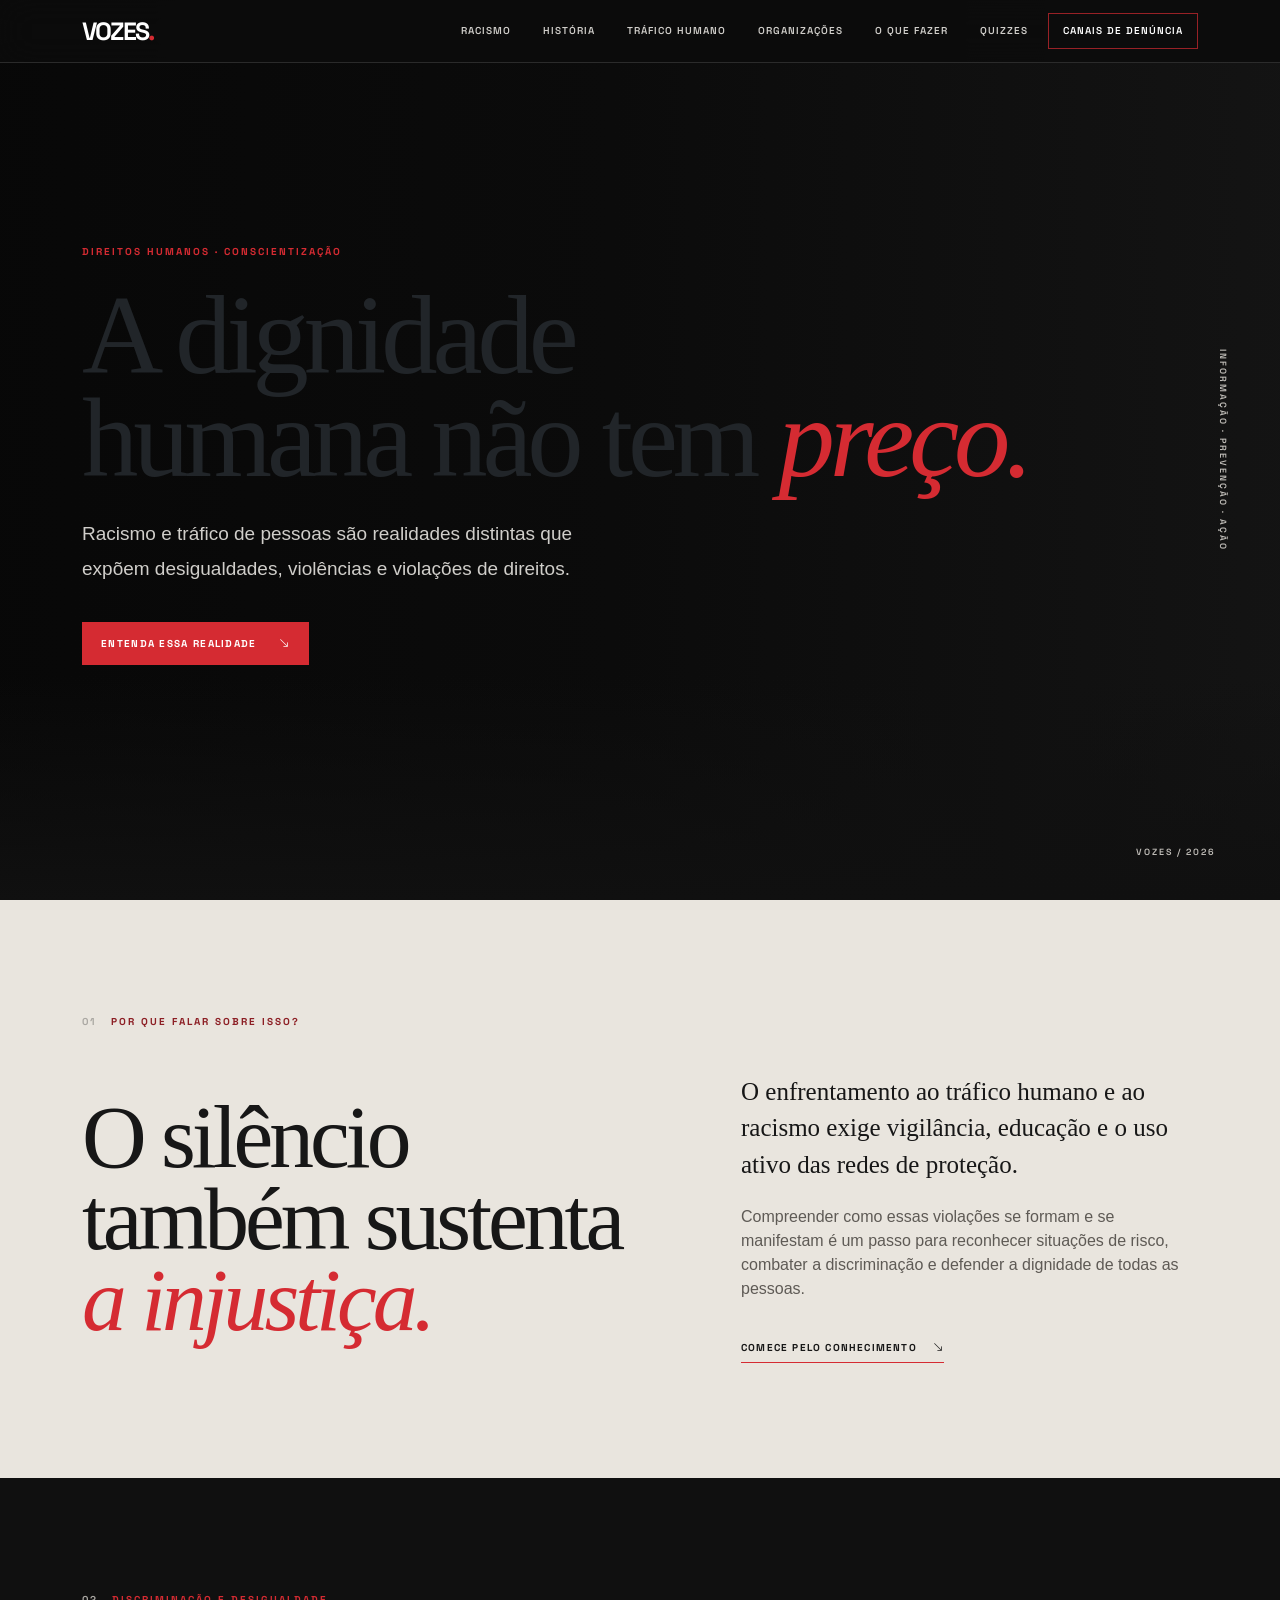
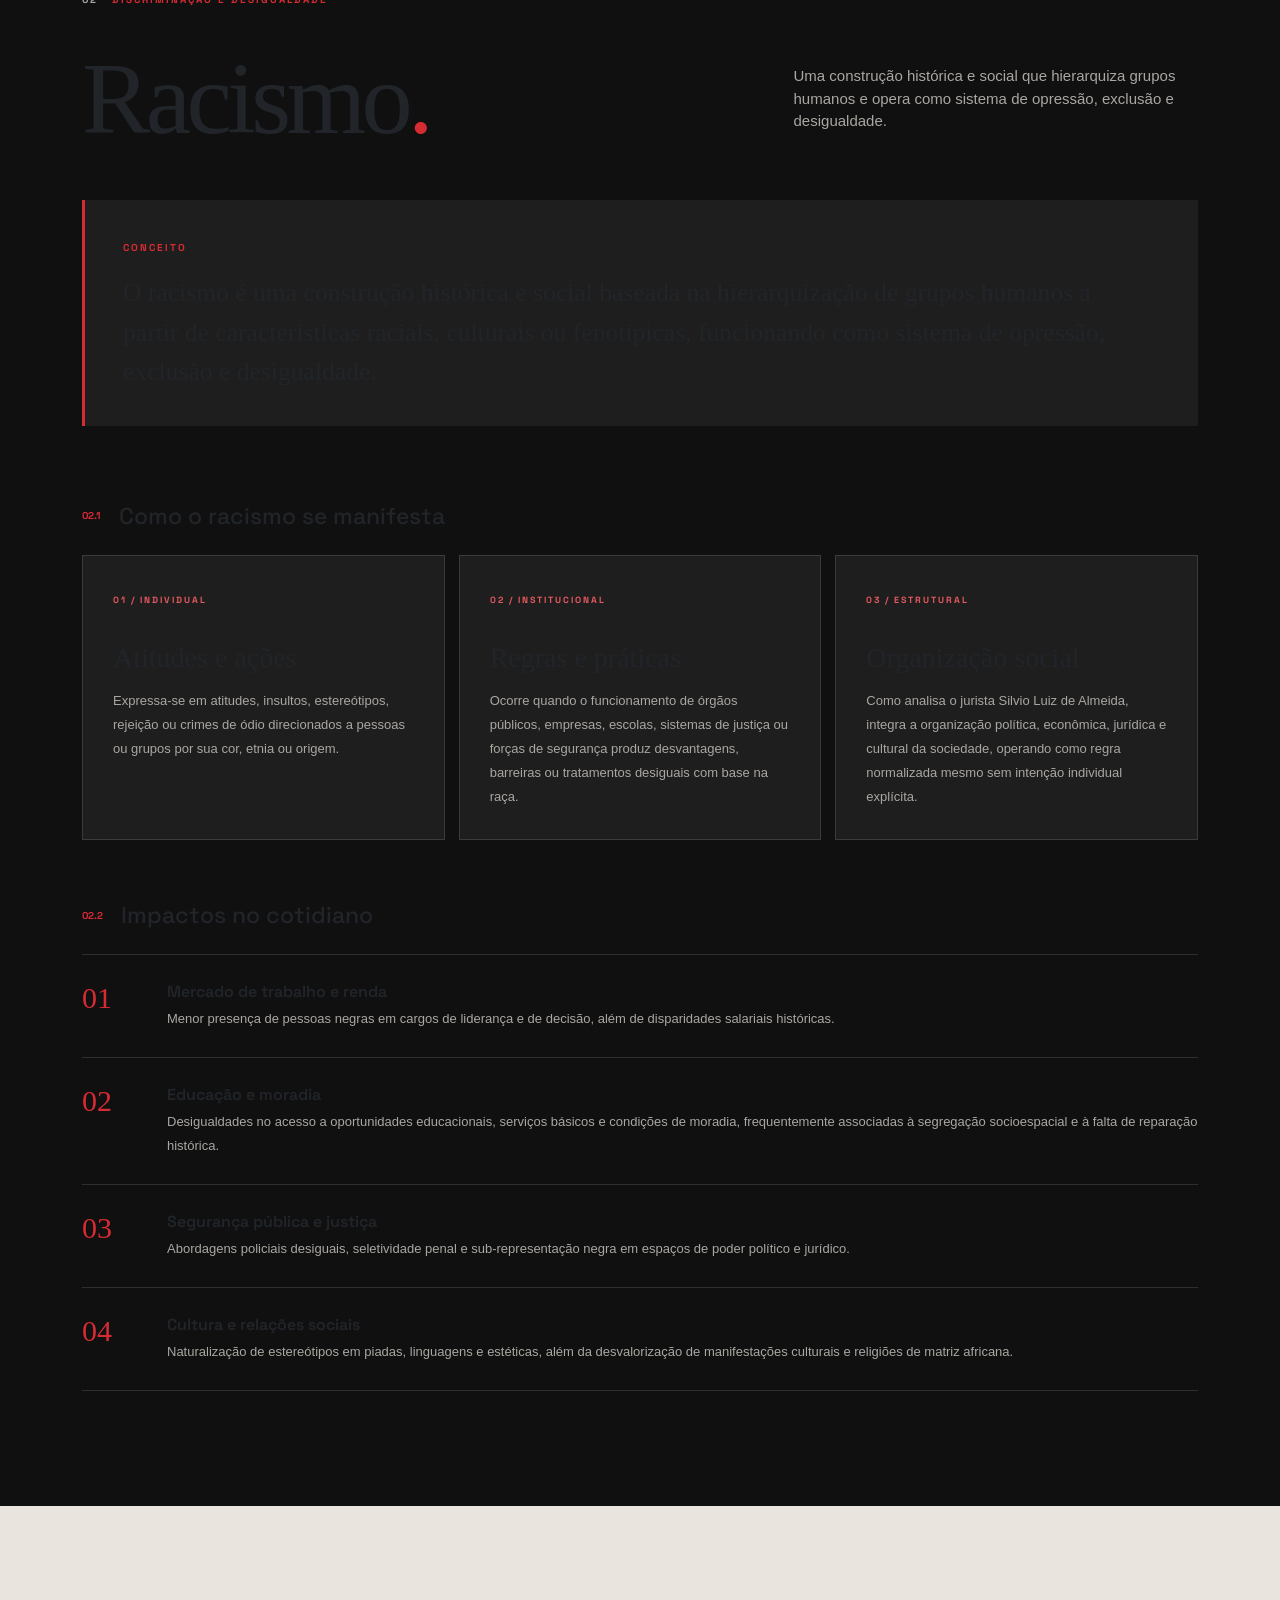
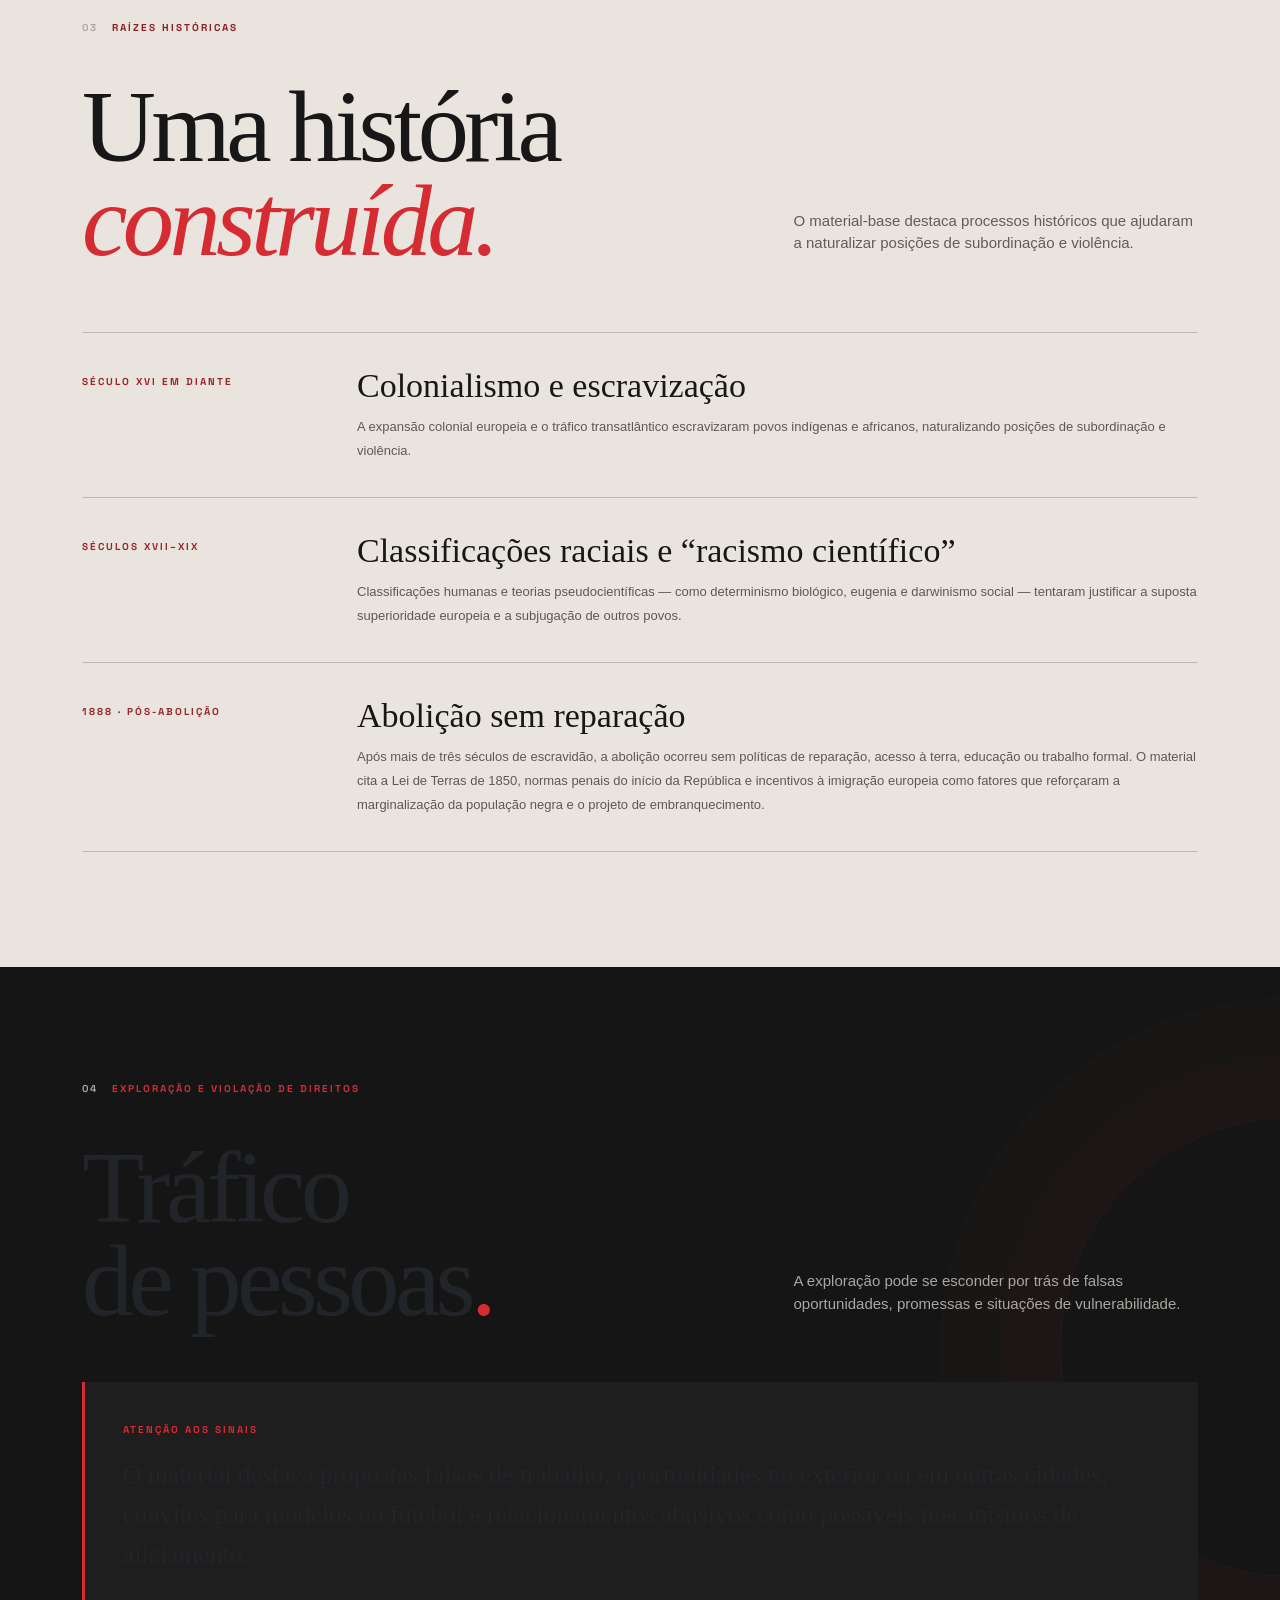
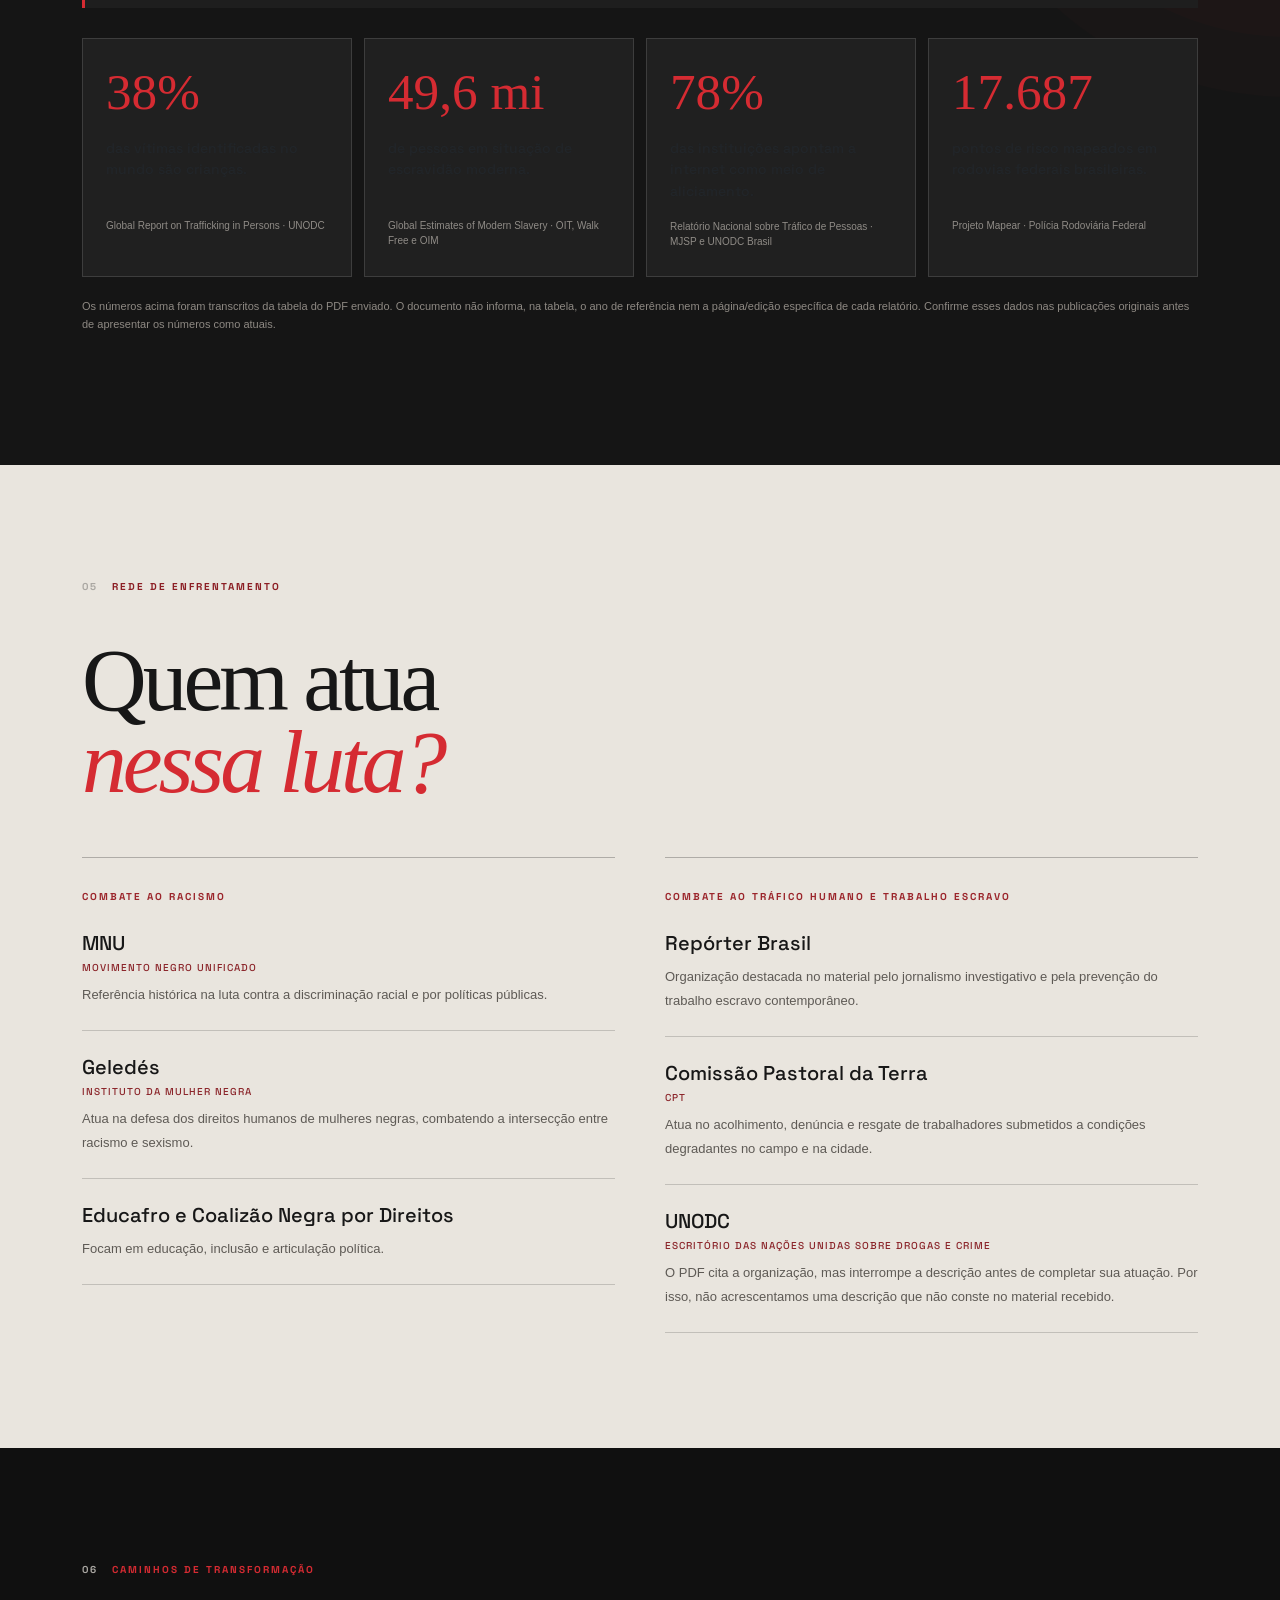
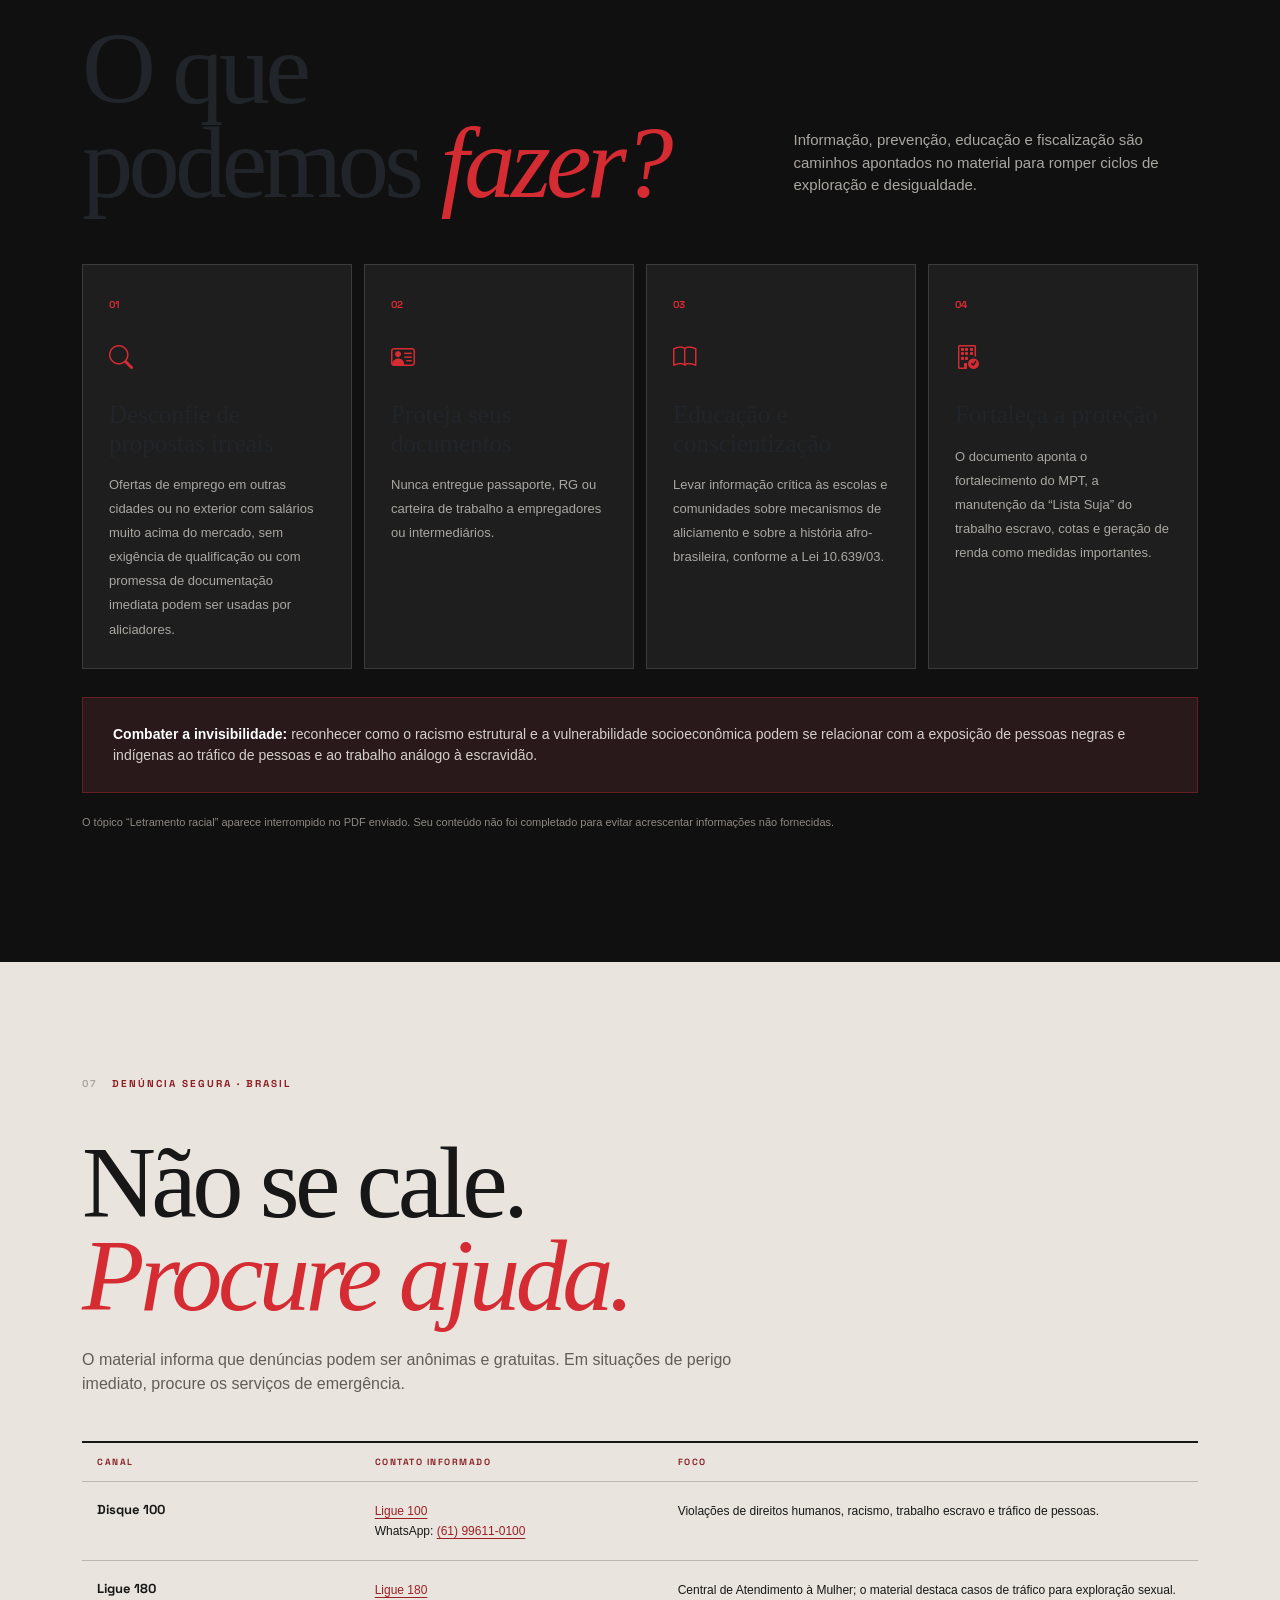
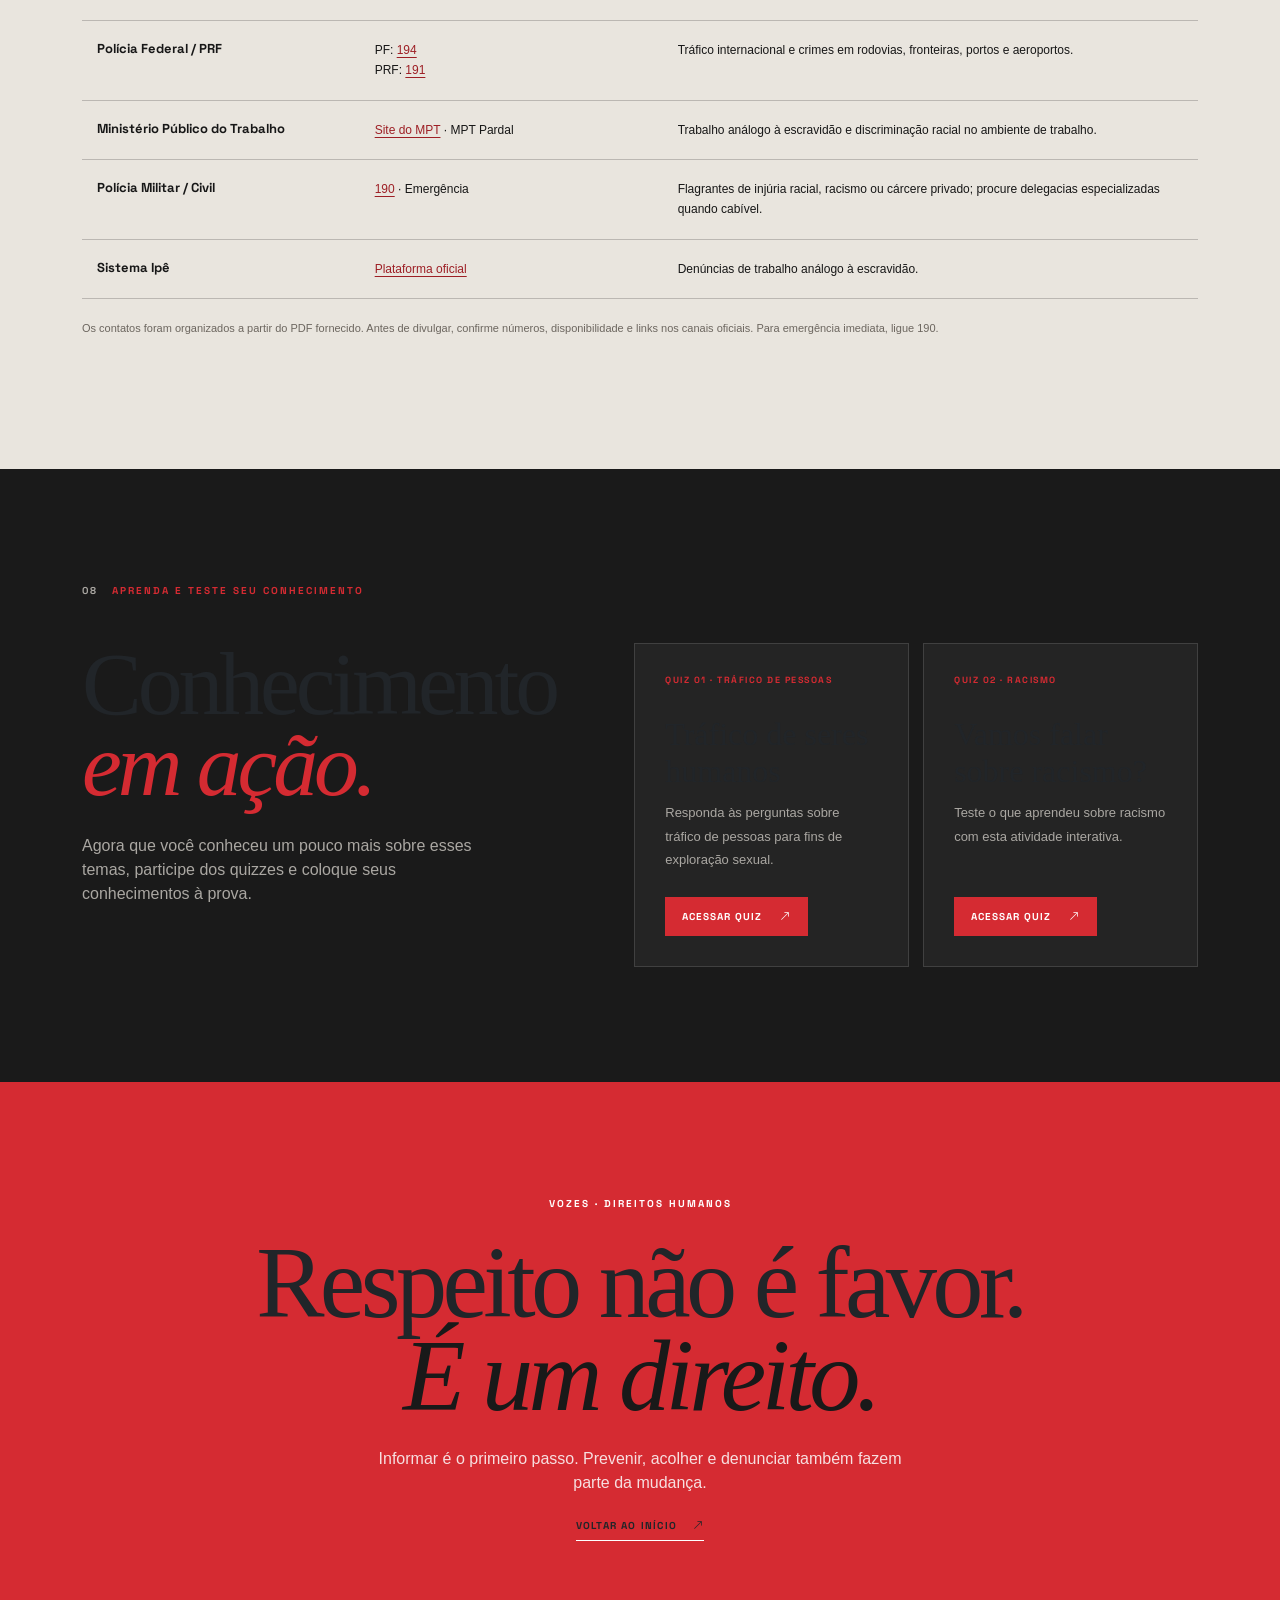
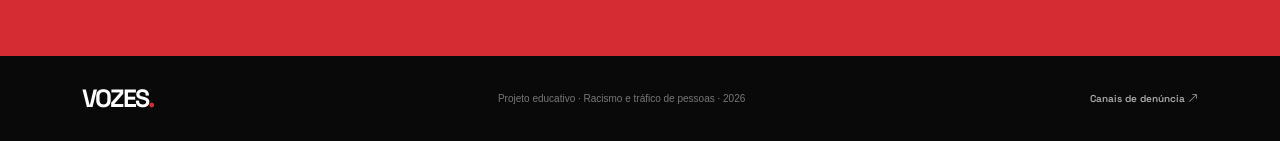
==== commit 94450a7d: "Update index.html" ====
--- a/index.html
+++ b/index.html
@@ -9,8 +9,8 @@
 
   <!-- Tipografia auxiliar moderna; The Seasons pode ser adicionada localmente (ver README). -->
   <link rel="preconnect" href="https://fonts.googleapis.com">
-  <link rel="preconnect" href="https://fonts.gstatic.com" crossorigin>
-  <link href="https://fonts.googleapis.com/css2?family=DM+Sans:wght@400;500;600;700&family=Space+Grotesk:wght@400;500;600;700&display=swap" rel="stylesheet">
+<link rel="preconnect" href="https://fonts.gstatic.com" crossorigin>
+<link href="https://fonts.googleapis.com/css2?family=Montserrat:wght@400;500;600;700;800&display=swap" rel="stylesheet">
   <link href="https://cdn.jsdelivr.net/npm/bootstrap@5.3.3/dist/css/bootstrap.min.css" rel="stylesheet">
   <link rel="stylesheet" href="https://cdn.jsdelivr.net/npm/bootstrap-icons@1.11.3/font/bootstrap-icons.min.css">
   <link rel="stylesheet" href="style.css">
@@ -253,6 +253,6 @@
   </footer>
 
   <script src="https://cdn.jsdelivr.net/npm/bootstrap@5.3.3/dist/js/bootstrap.bundle.min.js"></script>
-  <script src="js/script.js"></script>
+  <script src="script.js"></script>
 </body>
 </html>
--- a/style.css
+++ b/style.css
@@ -9,7 +9,13 @@
 }
 *{box-sizing:border-box}
 html{scroll-behavior:smooth;scroll-padding-top:86px}
-body{margin:0;background:var(--bg);color:var(--text);font-family:var(--sans);font-size:15px;line-height:1.75;overflow-x:hidden}
+
+body {
+    font-family: 'Montserrat', sans-serif;
+}
+h1, h2, h3, h4, h5, h6 {
+    font-family: 'Montserrat', sans-serif;
+}
 a{color:inherit}
 .reading-progress{position:fixed;z-index:1200;top:0;left:0;width:0;height:3px;background:var(--red)}
 .site-nav{background:rgba(12,12,12,.88);backdrop-filter:blur(16px);border-bottom:1px solid var(--line);padding:13px 0}
